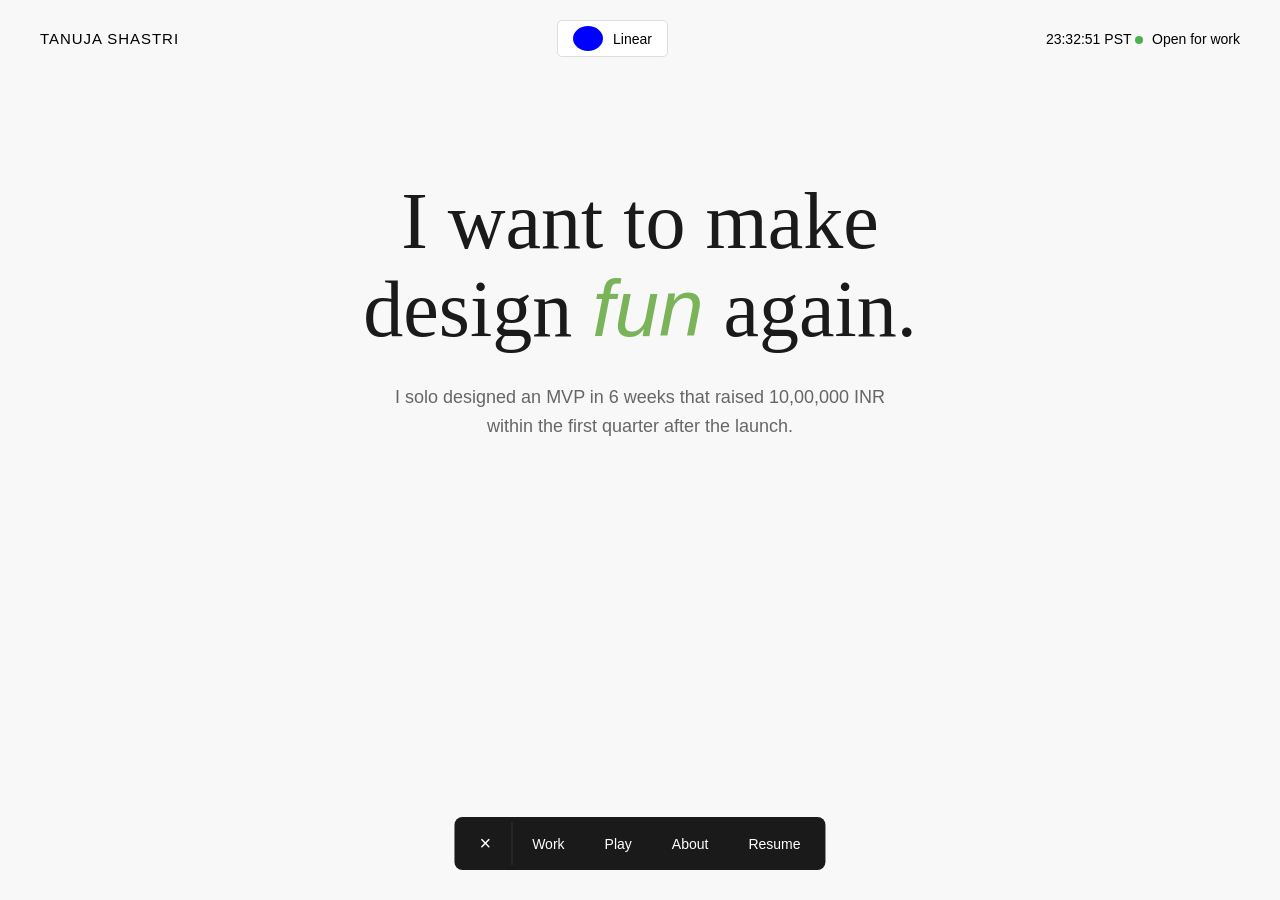
==== index.html @ 15208265 "add files" ====
<!DOCTYPE html>
<html lang="en">
<head>
    <meta charset="UTF-8">
    <meta name="viewport" content="width=device-width, initial-scale=1.0">
    <title>Tanuja Shastri Portfolio</title>
    <link rel="stylesheet" href="style.css">
</head>
<body>

    <div class="cursor"></div>

    <header>
        <div class="logo">TANUJA SHASTRI</div>
        <div class="status-pill">
            <span class="blue-dot"></span> Linear
        </div>
        <div class="header-right">
            <span class="time">23:32:51 PST</span>
            <span class="work-status"><span class="green-dot"></span> Open for work</span>
        </div>
    </header>

    <main>
        <section class="hero">
            <h1>I want to make <br> design <span class="fun-text">fun</span> again.</h1>
            <p>I solo designed an MVP in 6 weeks that raised 10,00,000 INR <br> within the first quarter after the launch.</p>
        </section>
    </main>

    <nav class="bottom-nav">
        <div class="nav-container">
            <button class="close-btn">×</button>
            <a href="#">Work</a>
            <a href="#">Play</a>
            <a href="#">About</a>
            <a href="#">Resume</a>
        </div>
    </nav>

  
</body>
</html>
---- style.css ----
* {
    margin: 0;
    padding: 0;
    box-sizing: border-box;
    font-family: 'Inter', sans-serif; 
}

body {
    background-color: #f8f8f8;
    height: 100vh;
    overflow: hidden;
    display: flex;
    flex-direction: column;
    
}

header {
    display: flex;
    justify-content: space-between;
    align-items: center;
    padding: 20px 40px;
    font-size: 14px;
    font-weight: 500;
}
.logo{
     font-size: 15px;
    font-weight: 500;
    letter-spacing: 0.06rem;
}
.status-pill {
    background: #fff;
    border: 1px solid #ddd;
    padding: 5px 15px;
    border-radius: 5px;
    display: flex;
    align-items: center;
    gap: 10px;
}

.blue-dot {
    width: 30px;
    height: 25px;
    background: blue;
    border-radius: 60%;
    font-size: 20px;
}

.green-dot {
    display: inline-block;
    width: 8px;
    height: 8px;
    background: #4caf50;
    border-radius: 50%;
    margin-right: 5px;
}

/* Hero Section */
.hero {
    text-align: center;
    margin-top: 100px;
}

.hero h1 {
    font-size: 80px;
    font-family: serif;
    font-weight: 400;
    line-height: 1.1;
    color: #1a1a1a;
}

.fun-text {
    font-style: italic;
    color: #7ab35a; /* Greenish color from screenshot */
}

.hero p {
    margin-top: 30px;
    font-size: 18px;
    color: #666;
    line-height: 1.6;
}

/* Bottom Navigation */
.bottom-nav {
    position: fixed;
    bottom: 30px;
    left: 50%;
    transform: translateX(-50%);
}

.nav-container {
    background: #1a1a1a;
    display: flex;
    align-items: center;
    padding: 5px;
    border-radius: 8px;
}

.nav-container a, .close-btn {
    color: white;
    text-decoration: none;
    padding: 10px 20px;
    font-size: 14px;
    border: none;
    background: transparent;
}

.nav-container a:hover {
    background: #333;
    border-radius: 4px;
}

.close-btn {
    font-size: 20px;
    border-right: 1px solid #333;
}
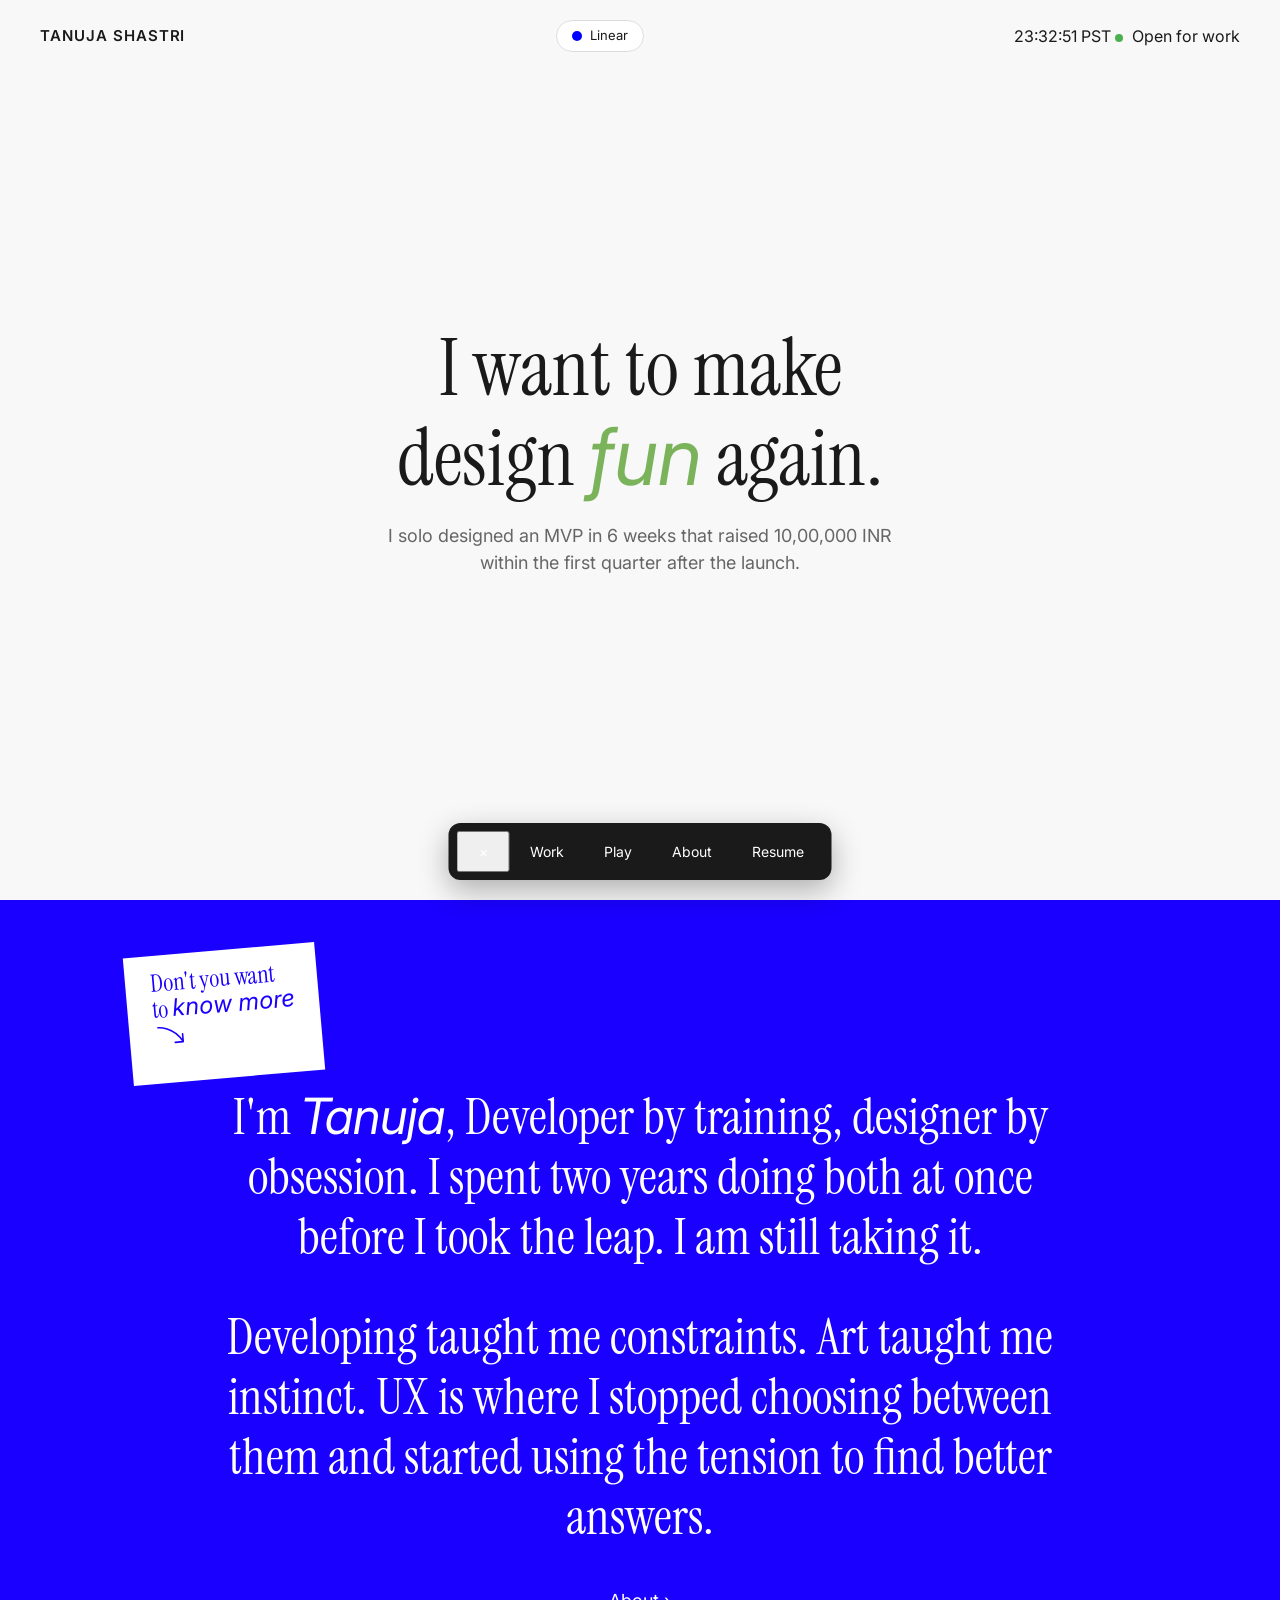
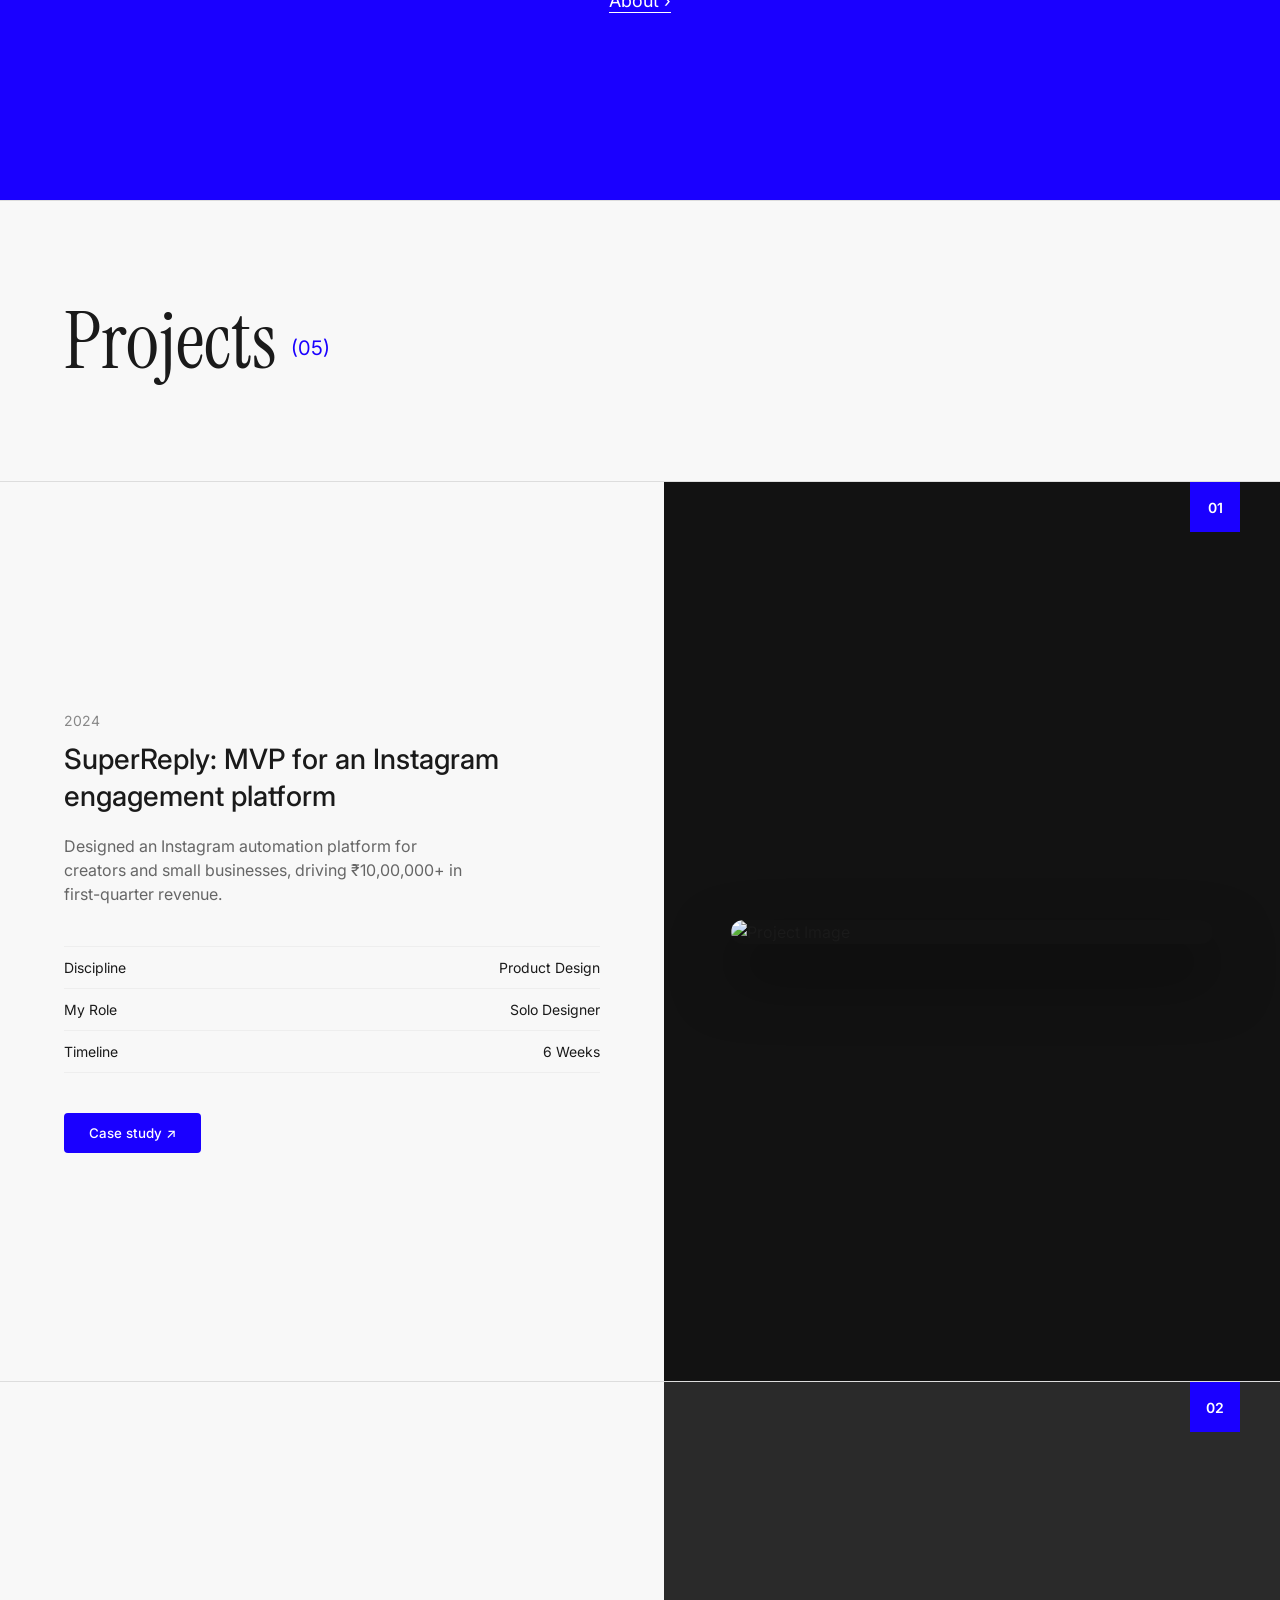
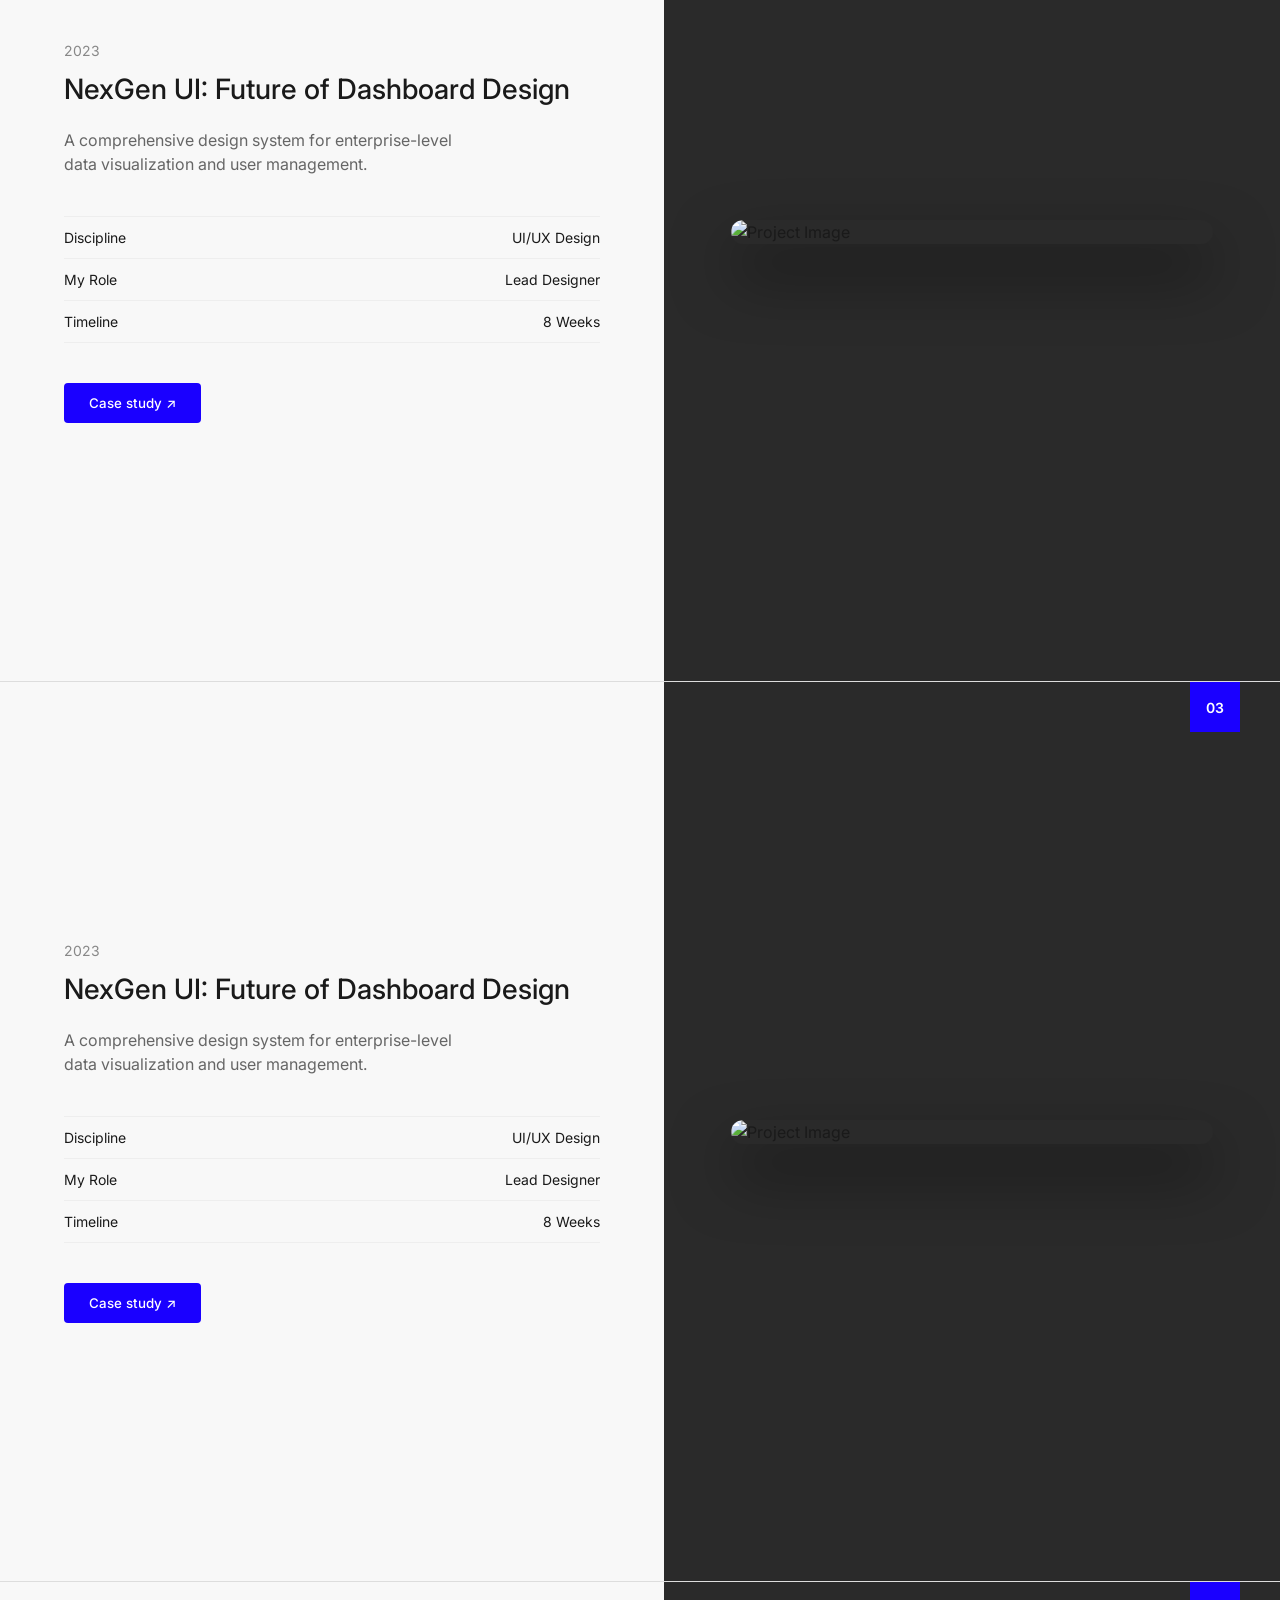
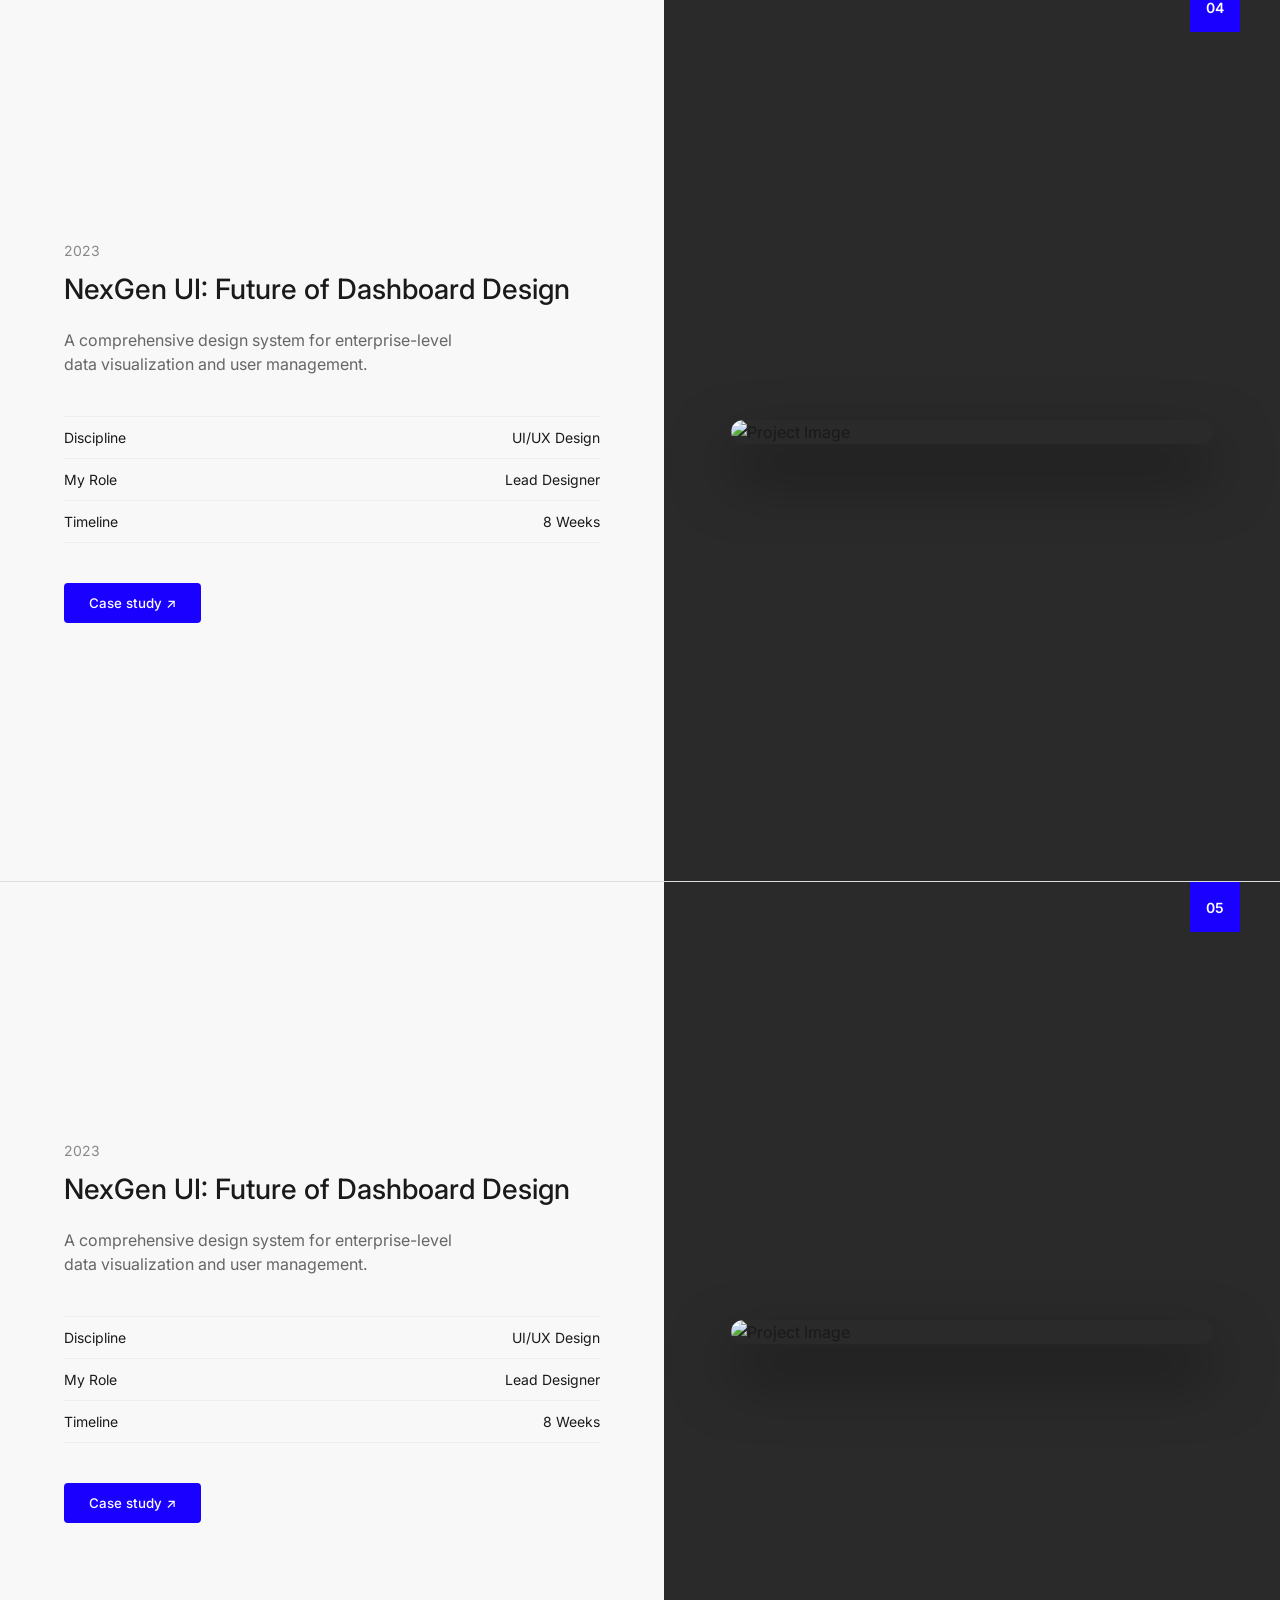
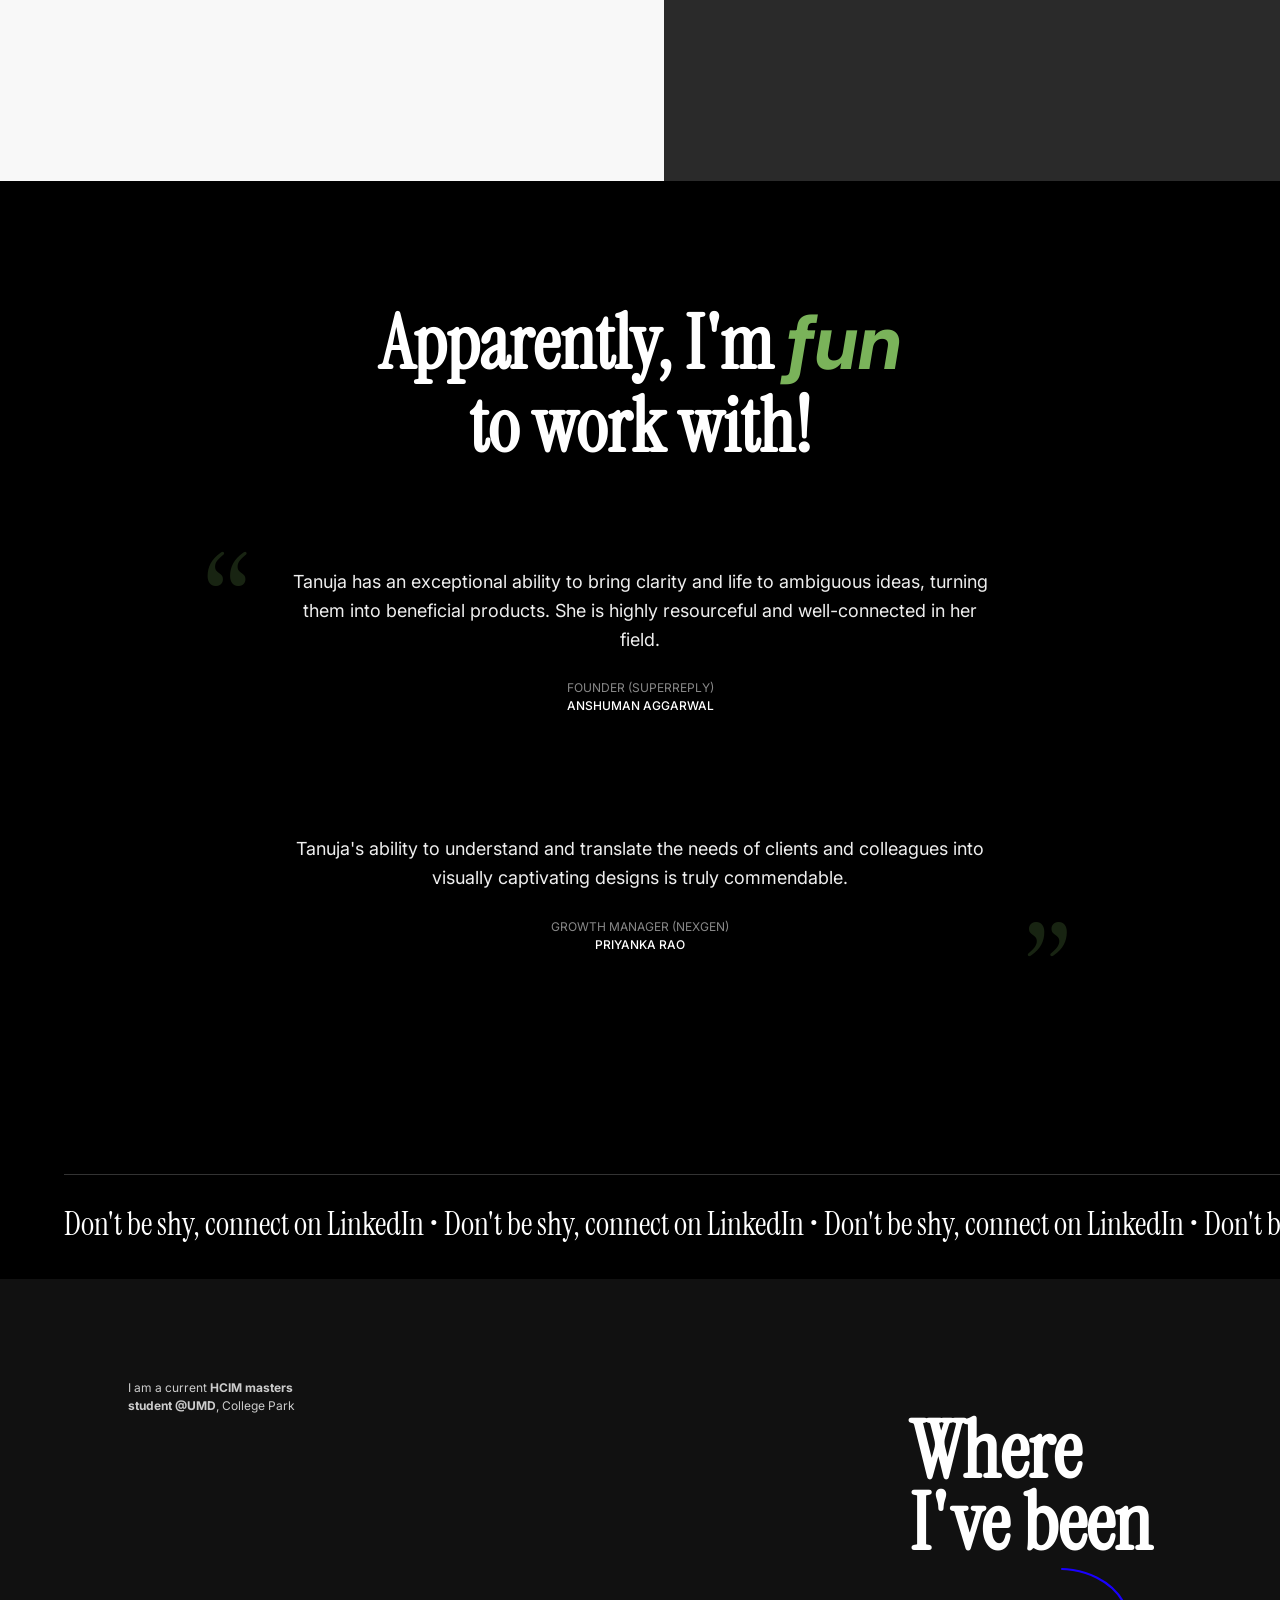
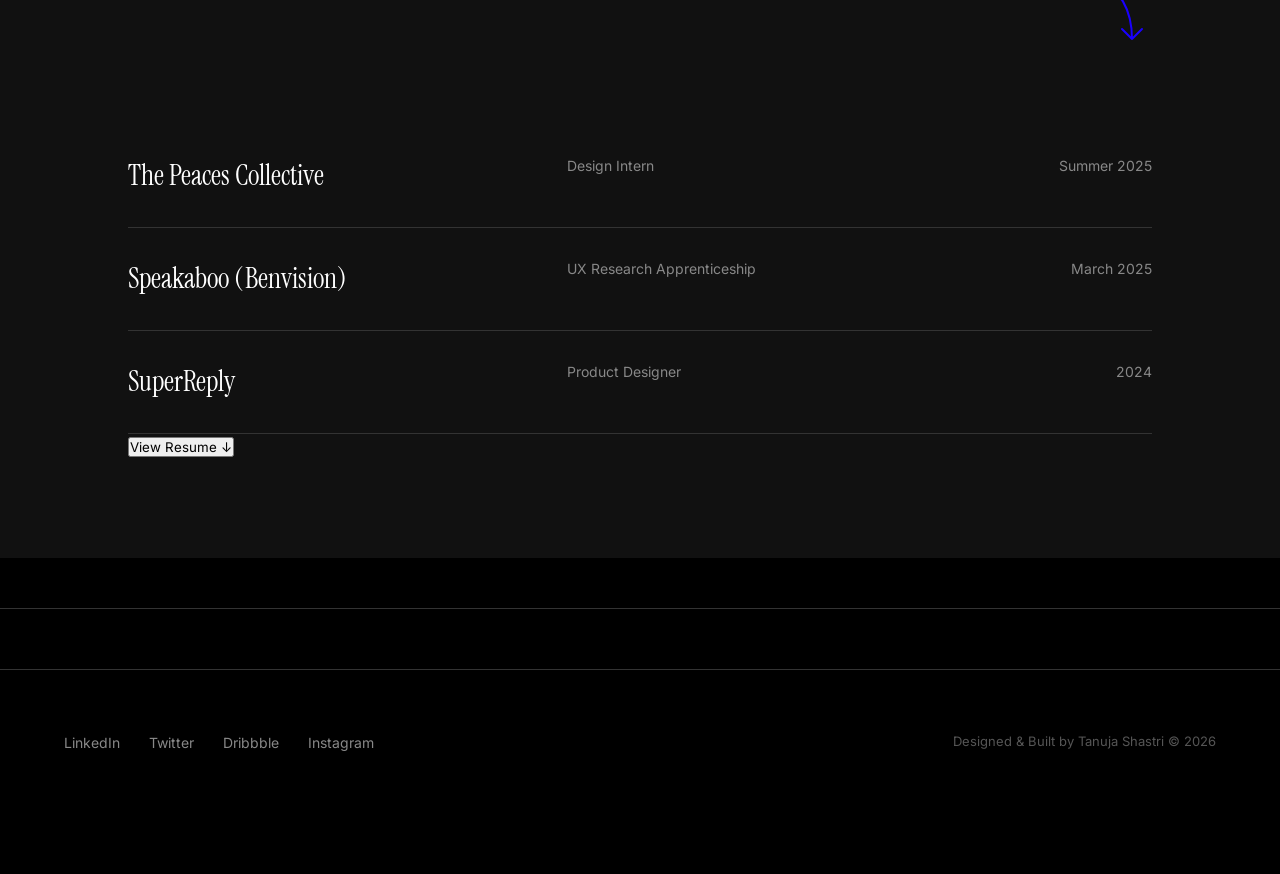
==== commit 5774b9a9: "first commit" ====
--- a/index.html
+++ b/index.html
@@ -4,11 +4,10 @@
     <meta charset="UTF-8">
     <meta name="viewport" content="width=device-width, initial-scale=1.0">
     <title>Tanuja Shastri Portfolio</title>
+    <link href="https://fonts.googleapis.com/css2?family=Inter:wght@400;500&family=Instrument+Serif:italic@0;1&display=swap" rel="stylesheet">
     <link rel="stylesheet" href="style.css">
 </head>
 <body>
-
-    <div class="cursor"></div>
 
     <header>
         <div class="logo">TANUJA SHASTRI</div>
@@ -26,7 +25,217 @@
             <h1>I want to make <br> design <span class="fun-text">fun</span> again.</h1>
             <p>I solo designed an MVP in 6 weeks that raised 10,00,000 INR <br> within the first quarter after the launch.</p>
         </section>
-    </main>
+
+        <section class="blue-section">
+            <div class="know-more-badge">
+                Don't you want <br> to <em>know more</em>
+                <div class="arrow-svg">
+                    <svg width="40" height="40" viewBox="0 0 50 50" fill="none" xmlns="http://www.w3.org/2000/svg">
+                        <path d="M5 5C5 5 25 5 35 25M35 25L25 25M35 25L35 15" stroke="#1a00ff" stroke-width="2" stroke-linecap="round"/>
+                    </svg>
+                </div>
+            </div>
+
+            <div class="about-content">
+                <p class="main-para">
+                    I'm <em>Tanuja</em>, Developer by training, designer by obsession. I spent two years doing both at once before I took the leap. I am still taking it.
+                </p>
+                <p class="main-para">
+                    Developing taught me constraints. Art taught me instinct. UX is where I stopped choosing between them and started using the tension to find better answers.
+                </p>
+                
+                <div class="about-link">
+                    About <span class="arrow">›</span>
+                </div>
+            </div>
+        </section>
+
+        <section class="projects-section">
+            <div class="projects-header">
+                <h2 class="title-text">Projects <span>(05)</span></h2>
+            </div>
+
+            <div class="project-card">
+                <div class="project-number">01</div>
+                <div class="project-content">
+                    <div class="project-info">
+                        <span class="year">2024</span>
+                        <h3>SuperReply: MVP for an Instagram engagement platform</h3>
+                        <p>Designed an Instagram automation platform for creators and small businesses, driving ₹10,00,000+ in first-quarter revenue.</p>
+                        
+                        <div class="meta-data">
+                            <div class="meta-item"><span>Discipline</span> <span>Product Design</span></div>
+                            <div class="meta-item"><span>My Role</span> <span>Solo Designer</span></div>
+                            <div class="meta-item"><span>Timeline</span> <span>6 Weeks</span></div>
+                        </div>
+
+                        <button class="case-study-btn">Case study ↗</button>
+                    </div>
+                    <div class="project-visual">
+                        <img src="https://via.placeholder.com/800x600/1a1a1a/ffffff?text=Project+1+Mockup" alt="Project Image">
+                    </div>
+                </div>
+            </div>
+
+            <div class="project-card">
+                <div class="project-number">02</div>
+                <div class="project-content">
+                    <div class="project-info">
+                        <span class="year">2023</span>
+                        <h3>NexGen UI: Future of Dashboard Design</h3>
+                        <p>A comprehensive design system for enterprise-level data visualization and user management.</p>
+                        
+                        <div class="meta-data">
+                            <div class="meta-item"><span>Discipline</span> <span>UI/UX Design</span></div>
+                            <div class="meta-item"><span>My Role</span> <span>Lead Designer</span></div>
+                            <div class="meta-item"><span>Timeline</span> <span>8 Weeks</span></div>
+                        </div>
+
+                        <button class="case-study-btn">Case study ↗</button>
+                    </div>
+                    <div class="project-visual" style="background-color: #2a2a2a;">
+                        <img src="https://via.placeholder.com/800x600/2a2a2a/ffffff?text=Project+2+Mockup" alt="Project Image">
+                    </div>
+                </div>
+            </div>
+              <div class="project-card">
+                <div class="project-number">03</div>
+                <div class="project-content">
+                    <div class="project-info">
+                        <span class="year">2023</span>
+                        <h3>NexGen UI: Future of Dashboard Design</h3>
+                        <p>A comprehensive design system for enterprise-level data visualization and user management.</p>
+                        
+                        <div class="meta-data">
+                            <div class="meta-item"><span>Discipline</span> <span>UI/UX Design</span></div>
+                            <div class="meta-item"><span>My Role</span> <span>Lead Designer</span></div>
+                            <div class="meta-item"><span>Timeline</span> <span>8 Weeks</span></div>
+                        </div>
+
+                        <button class="case-study-btn">Case study ↗</button>
+                    </div>
+                    <div class="project-visual" style="background-color: #2a2a2a;">
+                        <img src="https://via.placeholder.com/800x600/2a2a2a/ffffff?text=Project+2+Mockup" alt="Project Image">
+                    </div>
+                </div>
+            </div>
+              <div class="project-card">
+                <div class="project-number">04</div>
+                <div class="project-content">
+                    <div class="project-info">
+                        <span class="year">2023</span>
+                        <h3>NexGen UI: Future of Dashboard Design</h3>
+                        <p>A comprehensive design system for enterprise-level data visualization and user management.</p>
+                        
+                        <div class="meta-data">
+                            <div class="meta-item"><span>Discipline</span> <span>UI/UX Design</span></div>
+                            <div class="meta-item"><span>My Role</span> <span>Lead Designer</span></div>
+                            <div class="meta-item"><span>Timeline</span> <span>8 Weeks</span></div>
+                        </div>
+
+                        <button class="case-study-btn">Case study ↗</button>
+                    </div>
+                    <div class="project-visual" style="background-color: #2a2a2a;">
+                        <img src="https://via.placeholder.com/800x600/2a2a2a/ffffff?text=Project+2+Mockup" alt="Project Image">
+                    </div>
+                </div>
+            </div>
+ <div class="project-card">
+                <div class="project-number">05</div>
+                <div class="project-content">
+                    <div class="project-info">
+                        <span class="year">2023</span>
+                        <h3>NexGen UI: Future of Dashboard Design</h3>
+                        <p>A comprehensive design system for enterprise-level data visualization and user management.</p>
+                        
+                        <div class="meta-data">
+                            <div class="meta-item"><span>Discipline</span> <span>UI/UX Design</span></div>
+                            <div class="meta-item"><span>My Role</span> <span>Lead Designer</span></div>
+                            <div class="meta-item"><span>Timeline</span> <span>8 Weeks</span></div>
+                        </div>
+
+                        <button class="case-study-btn">Case study ↗</button>
+                    </div>
+                    <div class="project-visual" style="background-color: #2a2a2a;">
+                        <img src="https://via.placeholder.com/800x600/2a2a2a/ffffff?text=Project+2+Mockup" alt="Project Image">
+                    </div>
+                </div>
+            </div>
+        </section>
+   
+<section class="testimonials-section">
+            <h2 class="testimonial-title">Apparently, I'm <span class="fun-italic">fun</span> <br> to work with!</h2>
+            
+            <div class="testimonial-container">
+                <div class="quote-icon left">“</div>
+                
+                <div class="testimonial-item">
+                    <p class="quote-text">Tanuja has an exceptional ability to bring clarity and life to ambiguous ideas, turning them into beneficial products. She is highly resourceful and well-connected in her field.</p>
+                    <p class="author">Founder (SuperReply) <br> <span>Anshuman Aggarwal</span></p>
+                </div>
+
+                <div class="testimonial-item">
+                    <p class="quote-text">Tanuja's ability to understand and translate the needs of clients and colleagues into visually captivating designs is truly commendable.</p>
+                    <p class="author">Growth Manager (NexGen) <br> <span>Priyanka Rao</span></p>
+                </div>
+
+                <div class="quote-icon right">”</div>
+            </div>
+
+            <div class="marquee">
+                <div class="marquee-content">
+                    Don't be shy, connect on LinkedIn • Don't be shy, connect on LinkedIn • Don't be shy, connect on LinkedIn • Don't be shy, connect on LinkedIn •
+                </div>
+            </div>
+        </section>
+  <section class="experience-section">
+            <div class="exp-header">
+                <div class="exp-badge">I am a current <strong>HCIM masters student @UMD</strong>, College Park</div>
+                <h2 class="exp-title">Where <br> I've been</h2>
+                <div class="blue-arrow-curve">
+                    <svg width="100" height="100" viewBox="0 0 100 100" fill="none" xmlns="http://www.w3.org/2000/svg">
+                        <path d="M10 10C10 10 80 10 80 80M80 80L70 70M80 80L90 70" stroke="#1a00ff" stroke-width="2" stroke-linecap="round"/>
+                    </svg>
+                </div>
+            </div>
+
+            <div class="exp-list">
+                <div class="exp-item">
+                    <span class="company">The Peaces Collective</span>
+                    <span class="role">Design Intern</span>
+                    <span class="date">Summer 2025</span>
+                </div>
+                <div class="exp-item">
+                    <span class="company">Speakaboo (Benvision)</span>
+                    <span class="role">UX Research Apprenticeship</span>
+                    <span class="date">March 2025</span>
+                </div>
+                <div class="exp-item">
+                    <span class="company">SuperReply</span>
+                    <span class="role">Product Designer</span>
+                    <span class="date">2024</span>
+                </div>
+            </div>
+            
+            <button class="resume-large-btn">View Resume ↓</button>
+        </section>
+        <section class="footer-section">
+            <div class="marquee-container">
+              
+            </div>
+
+            <div class="footer-bottom">
+                <div class="social-links">
+                    <a href="#">LinkedIn</a>
+                    <a href="#">Twitter</a>
+                    <a href="#">Dribbble</a>
+                    <a href="#">Instagram</a>
+                </div>
+                <div class="footer-copy">
+                    Designed & Built by Tanuja Shastri © 2026
+                </div>
+            </div>
+        </section>
 
     <nav class="bottom-nav">
         <div class="nav-container">
@@ -37,7 +246,6 @@
             <a href="#">Resume</a>
         </div>
     </nav>
-
-  
+     </main>
 </body>
 </html>
--- a/style.css
+++ b/style.css
@@ -1,48 +1,53 @@
+/* --- GLOBAL STYLES --- */
 * {
     margin: 0;
     padding: 0;
     box-sizing: border-box;
-    font-family: 'Inter', sans-serif; 
+    font-family: 'Inter', sans-serif;
 }
 
 body {
     background-color: #f8f8f8;
-    height: 100vh;
-    overflow: hidden;
-    display: flex;
-    flex-direction: column;
-    
-}
-
+    color: #1a1a1a;
+    line-height: 1.5;
+    overflow-x: hidden;
+    /* Sticky aur scroll animations ke liye zaroori hai */
+}
+
+/* --- HEADER --- */
 header {
     display: flex;
     justify-content: space-between;
     align-items: center;
     padding: 20px 40px;
-    font-size: 14px;
-    font-weight: 500;
-}
-.logo{
-     font-size: 15px;
-    font-weight: 500;
+    position: fixed;
+    width: 100%;
+    top: 0;
+    z-index: 100;
+}
+
+.logo {
+    font-size: 15px;
+    font-weight: 600;
     letter-spacing: 0.06rem;
 }
+
 .status-pill {
     background: #fff;
     border: 1px solid #ddd;
     padding: 5px 15px;
-    border-radius: 5px;
-    display: flex;
-    align-items: center;
-    gap: 10px;
+    border-radius: 20px;
+    display: flex;
+    align-items: center;
+    gap: 8px;
+    font-size: 13px;
 }
 
 .blue-dot {
-    width: 30px;
-    height: 25px;
+    width: 10px;
+    height: 10px;
     background: blue;
-    border-radius: 60%;
-    font-size: 20px;
+    border-radius: 50%;
 }
 
 .green-dot {
@@ -54,63 +59,532 @@
     margin-right: 5px;
 }
 
-/* Hero Section */
+/* --- HERO SECTION --- */
 .hero {
+    height: 100vh;
+    display: flex;
+    flex-direction: column;
+    justify-content: center;
+    align-items: center;
     text-align: center;
-    margin-top: 100px;
+    padding: 0 20px;
 }
 
 .hero h1 {
-    font-size: 80px;
-    font-family: serif;
+    font-size: clamp(40px, 8vw, 80px);
+    font-family: 'Instrument Serif', serif;
     font-weight: 400;
     line-height: 1.1;
-    color: #1a1a1a;
+    margin-bottom: 20px;
 }
 
 .fun-text {
     font-style: italic;
-    color: #7ab35a; /* Greenish color from screenshot */
+    color: #7ab35a;
 }
 
 .hero p {
-    margin-top: 30px;
     font-size: 18px;
     color: #666;
+    max-width: 600px;
+}
+
+/* --- BLUE SECTION --- */
+.blue-section {
+    min-height: 100vh;
+    background: #1a00ff;
+    color: white;
+    display: flex;
+    flex-direction: column;
+    justify-content: center;
+    align-items: center;
+    text-align: center;
+    padding: 100px 15%;
+    position: relative;
+    z-index: 2;
+}
+
+.know-more-badge {
+    position: absolute;
+    top: 50px;
+    left: 10%;
+    background: white;
+    color: #1a00ff;
+    padding: 15px 25px;
+    font-family: 'Instrument Serif', serif;
+    font-size: 24px;
+    line-height: 1.1;
+    text-align: left;
+    transform: rotate(-5deg);
+}
+
+.about-content .main-para {
+    font-family: 'Instrument Serif', serif;
+    font-size: clamp(30px, 5vw, 50px);
+    line-height: 1.2;
+    margin-bottom: 40px;
+    max-width: 900px;
+}
+
+.about-link {
+    margin-top: 20px;
+    font-size: 18px;
+    cursor: pointer;
+    text-decoration: underline;
+    text-underline-offset: 5px;
+}
+
+/* --- PROJECTS SECTION (Sticky Logic) --- */
+.projects-section {
+    background-color: #f8f8f8;
+    position: relative;
+}
+
+.projects-header {
+    padding: 80px 5%;
+    border-top: 1px solid #ddd;
+    background: #f8f8f8;
+}
+
+.title-text {
+    font-family: 'Instrument Serif', serif;
+    font-size: 80px;
+    font-weight: 400;
+}
+
+.title-text span {
+    font-size: 20px;
+    vertical-align: middle;
+    color: #1a00ff;
+}
+
+.project-card {
+    position: sticky;
+    top: 0;
+    height: 100vh;
+    width: 100%;
+    background-color: #f8f8f8;
+    display: flex;
+    align-items: center;
+    border-top: 1px solid #ddd;
+}
+
+/* Stacking Order */
+.project-card:nth-child(2) {
+    z-index: 1;
+}
+
+.project-card:nth-child(3) {
+    z-index: 2;
+}
+
+.project-card:nth-child(4) {
+    z-index: 3;
+}
+
+.project-card:nth-child(5) {
+    z-index: 4;
+}
+
+.project-number {
+    position: absolute;
+    top: 0;
+    right: 40px;
+    background: #1a00ff;
+    color: white;
+    width: 50px;
+    height: 50px;
+    display: flex;
+    justify-content: center;
+    align-items: center;
+    font-weight: 600;
+    font-size: 14px;
+    z-index: 10;
+}
+
+.project-content {
+    display: flex;
+    width: 100%;
+    height: 100%;
+    position: relative;
+}
+
+.project-info {
+    flex: 1;
+    padding: 80px 5%;
+    display: flex;
+    flex-direction: column;
+    justify-content: center;
+}
+
+.year {
+    font-size: 14px;
+    color: #888;
+    margin-bottom: 10px;
+}
+
+.project-info h3 {
+    font-size: 28px;
+    font-weight: 500;
+    margin-bottom: 20px;
+    line-height: 1.3;
+}
+
+.project-info p {
+    color: #666;
+    margin-bottom: 40px;
+    font-size: 16px;
+    max-width: 400px;
+}
+
+.meta-data {
+    border-top: 1px solid #eee;
+    margin-bottom: 40px;
+}
+
+.meta-item {
+    display: flex;
+    justify-content: space-between;
+    padding: 10px 0;
+    border-bottom: 1px solid #eee;
+    font-size: 14px;
+}
+
+.case-study-btn {
+    background: #1a00ff;
+    color: white;
+    border: none;
+    padding: 12px 25px;
+    border-radius: 4px;
+    width: fit-content;
+    cursor: pointer;
+    font-weight: 500;
+}
+
+.project-visual {
+    flex: 1;
+    background-color: #121212;
+    display: flex;
+    justify-content: center;
+    align-items: center;
+    padding: 40px;
+}
+
+.project-visual img {
+    width: 90%;
+    height: auto;
+    border-radius: 12px;
+    box-shadow: 0 30px 60px rgba(0, 0, 0, 0.5);
+}
+
+/* --- TESTIMONIALS SECTION (Zoom Animation) --- */
+.testimonials-section {
+    background-color: #000;
+    color: #fff;
+    padding: 120px 5% 0 5%;
+    text-align: center;
+    position: relative;
+    z-index: 10;
+    /* Card ke upar aane ke liye */
+}
+
+.testimonial-title {
+    font-family: 'Instrument Serif', serif;
+    font-size: clamp(40px, 8vw, 75px);
+    line-height: 1.1;
+    margin-bottom: 100px;
+}
+
+.fun-italic {
+    font-style: italic;
+    color: #7ab35a;
+}
+
+.testimonial-container {
+    max-width: 700px;
+    margin: 0 auto;
+    position: relative;
+    padding-bottom: 100px;
+}
+
+@keyframes scroll-zoom {
+    from {
+        transform: scale(0.7);
+        opacity: 0;
+    }
+
+    to {
+        transform: scale(1);
+        opacity: 1;
+    }
+}
+
+.testimonial-item {
+    margin-bottom: 120px;
+    view-timeline-name: --item;
+    view-timeline-axis: block;
+    animation-timeline: --item;
+    animation-name: scroll-zoom;
+    animation-range: entry 15% cover 40%;
+    animation-fill-mode: both;
+}
+
+.quote-text {
+    font-size: 18px;
     line-height: 1.6;
-}
-
-/* Bottom Navigation */
+    margin-bottom: 25px;
+    color: #eee;
+}
+
+.author {
+    font-size: 12px;
+    color: #888;
+    text-transform: uppercase;
+}
+
+.author span {
+    color: #fff;
+    font-weight: 500;
+}
+
+.quote-icon {
+    font-family: 'Instrument Serif', serif;
+    font-size: 150px;
+    color: #7ab35a;
+    position: absolute;
+    opacity: 0.2;
+}
+
+.quote-icon.left {
+    top: -60px;
+    left: -80px;
+}
+
+.quote-icon.right {
+    bottom: 80px;
+    right: -80px;
+}
+
+/* --- MARQUEE --- */
+.marquee {
+    border-top: 1px solid #333;
+    padding: 30px 0;
+    overflow: hidden;
+    white-space: nowrap;
+}
+
+.marquee-content {
+    display: inline-block;
+    font-family: 'Instrument Serif', serif;
+    font-size: 30px;
+    animation: marquee-move 25s linear infinite;
+}
+
+@keyframes marquee-move {
+    from {
+        transform: translateX(0);
+    }
+
+    to {
+        transform: translateX(-50%);
+    }
+}
+
+/* --- BOTTOM NAVIGATION --- */
 .bottom-nav {
     position: fixed;
     bottom: 30px;
     left: 50%;
     transform: translateX(-50%);
+    z-index: 1000;
 }
 
 .nav-container {
     background: #1a1a1a;
     display: flex;
     align-items: center;
-    padding: 5px;
-    border-radius: 8px;
-}
-
-.nav-container a, .close-btn {
+    padding: 8px;
+    border-radius: 12px;
+    box-shadow: 0 10px 30px rgba(0, 0, 0, 0.3);
+}
+
+.nav-container a,
+.close-btn {
     color: white;
     text-decoration: none;
     padding: 10px 20px;
     font-size: 14px;
-    border: none;
-    background: transparent;
-}
-
-.nav-container a:hover {
-    background: #333;
-    border-radius: 4px;
-}
-
-.close-btn {
-    font-size: 20px;
-    border-right: 1px solid #333;
+}
+
+.experience-section {
+    background: #111;
+    color: #fff;
+    padding: 100px 10%;
+    position: relative;
+}
+
+.exp-header {
+    display: flex;
+    flex-direction: column;
+    align-items: flex-end;
+    margin-bottom: 60px;
+}
+
+.exp-badge {
+    font-size: 12px;
+    color: #ccc;
+    max-width: 200px;
+    text-align: left;
+    align-self: flex-start;
+}
+
+.exp-title {
+    font-family: 'Instrument Serif', serif;
+    font-size: 80px;
+    line-height: 0.9;
+}
+
+.exp-item {
+    display: grid;
+    grid-template-columns: 1.5fr 1fr 1fr;
+    padding: 30px 0;
+    border-bottom: 1px solid #333;
+    font-size: 18px;
+}
+
+.exp-item .company {
+    font-family: 'Instrument Serif', serif;
+    font-size: 28px;
+}
+
+.exp-item .role {
+    color: #888;
+    font-size: 14px;
+}
+
+.exp-item .date {
+    text-align: right;
+    color: #888;
+    font-size: 14px;
+}
+
+
+.marquee {
+    border-top: 1px solid #333;
+    padding: 25px 0;
+    overflow: hidden;
+}
+
+.marquee-content {
+    display: inline-block;
+    animation: move 20s linear infinite;
+    font-family: 'Instrument Serif', serif;
+    font-size: 32px;
+    white-space: nowrap;
+}
+
+@keyframes move {
+    from {
+        transform: translateX(0);
+    }
+
+    to {
+        transform: translateX(-50%);
+    }
+}
+
+.bottom-nav {
+    position: fixed;
+    bottom: 20px;
+    left: 50%;
+    transform: translateX(-50%);
+    z-index: 1000;
+}
+
+.resume-pill {
+    background: #333 !important;
+    border-radius: 25px;
+}
+
+.footer-section {
+    background: #000;
+    color: #fff;
+    padding-top: 50px;
+}
+
+.marquee-container {
+    border-top: 1px solid #333;
+    border-bottom: 1px solid #333;
+    padding: 30px 0;
+    overflow: hidden;
+    white-space: nowrap;
+}
+
+.marquee {
+    display: inline-block;
+    animation: marquee-scroll 20s linear infinite;
+}
+
+.marquee span {
+    font-family: 'Instrument Serif', serif;
+    font-size: clamp(24px, 4vw, 40px);
+    margin-right: 20px;
+}
+
+@keyframes marquee-scroll {
+    from {
+        transform: translateX(0);
+    }
+
+    to {
+        transform: translateX(-50%);
+    }
+}
+
+.footer-bottom {
+    padding: 60px 5% 120px;
+    display: flex;
+    justify-content: space-between;
+    align-items: center;
+    flex-wrap: wrap;
+    gap: 20px;
+}
+
+.social-links a {
+    color: #888;
+    text-decoration: none;
+    margin-right: 25px;
+    font-size: 14px;
+    transition: color 0.3s;
+}
+
+.social-links a:hover {
+    color: #fff;
+}
+
+.footer-copy {
+    color: #555;
+    font-size: 13px;
+}
+
+/* --- MOBILE RESPONSIVE --- */
+@media (max-width: 768px) {
+    .project-content {
+        flex-direction: column;
+    }
+
+    .project-card {
+        height: auto;
+        position: relative;
+    }
+
+    .project-visual {
+        padding: 20px;
+    }
+
+    .project-number {
+        right: 20px;
+        width: 40px;
+        height: 40px;
+    }
 }
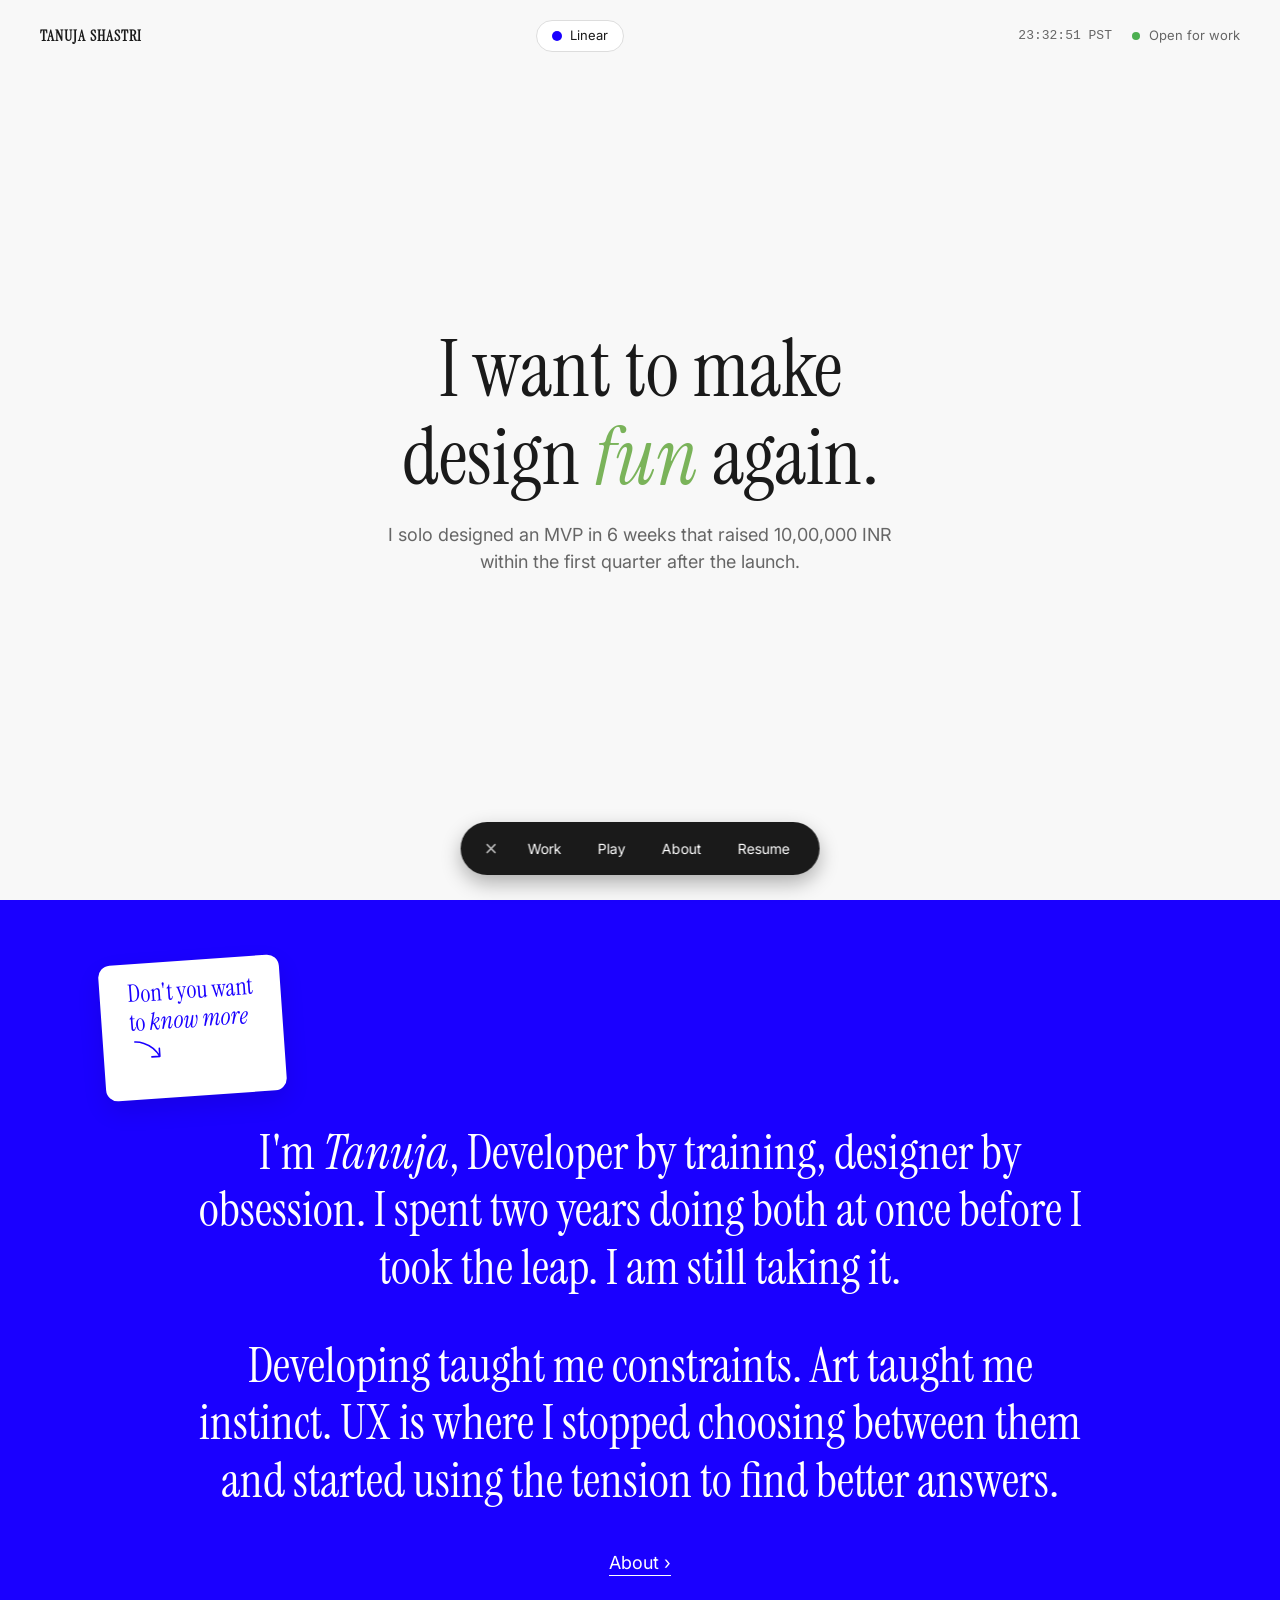
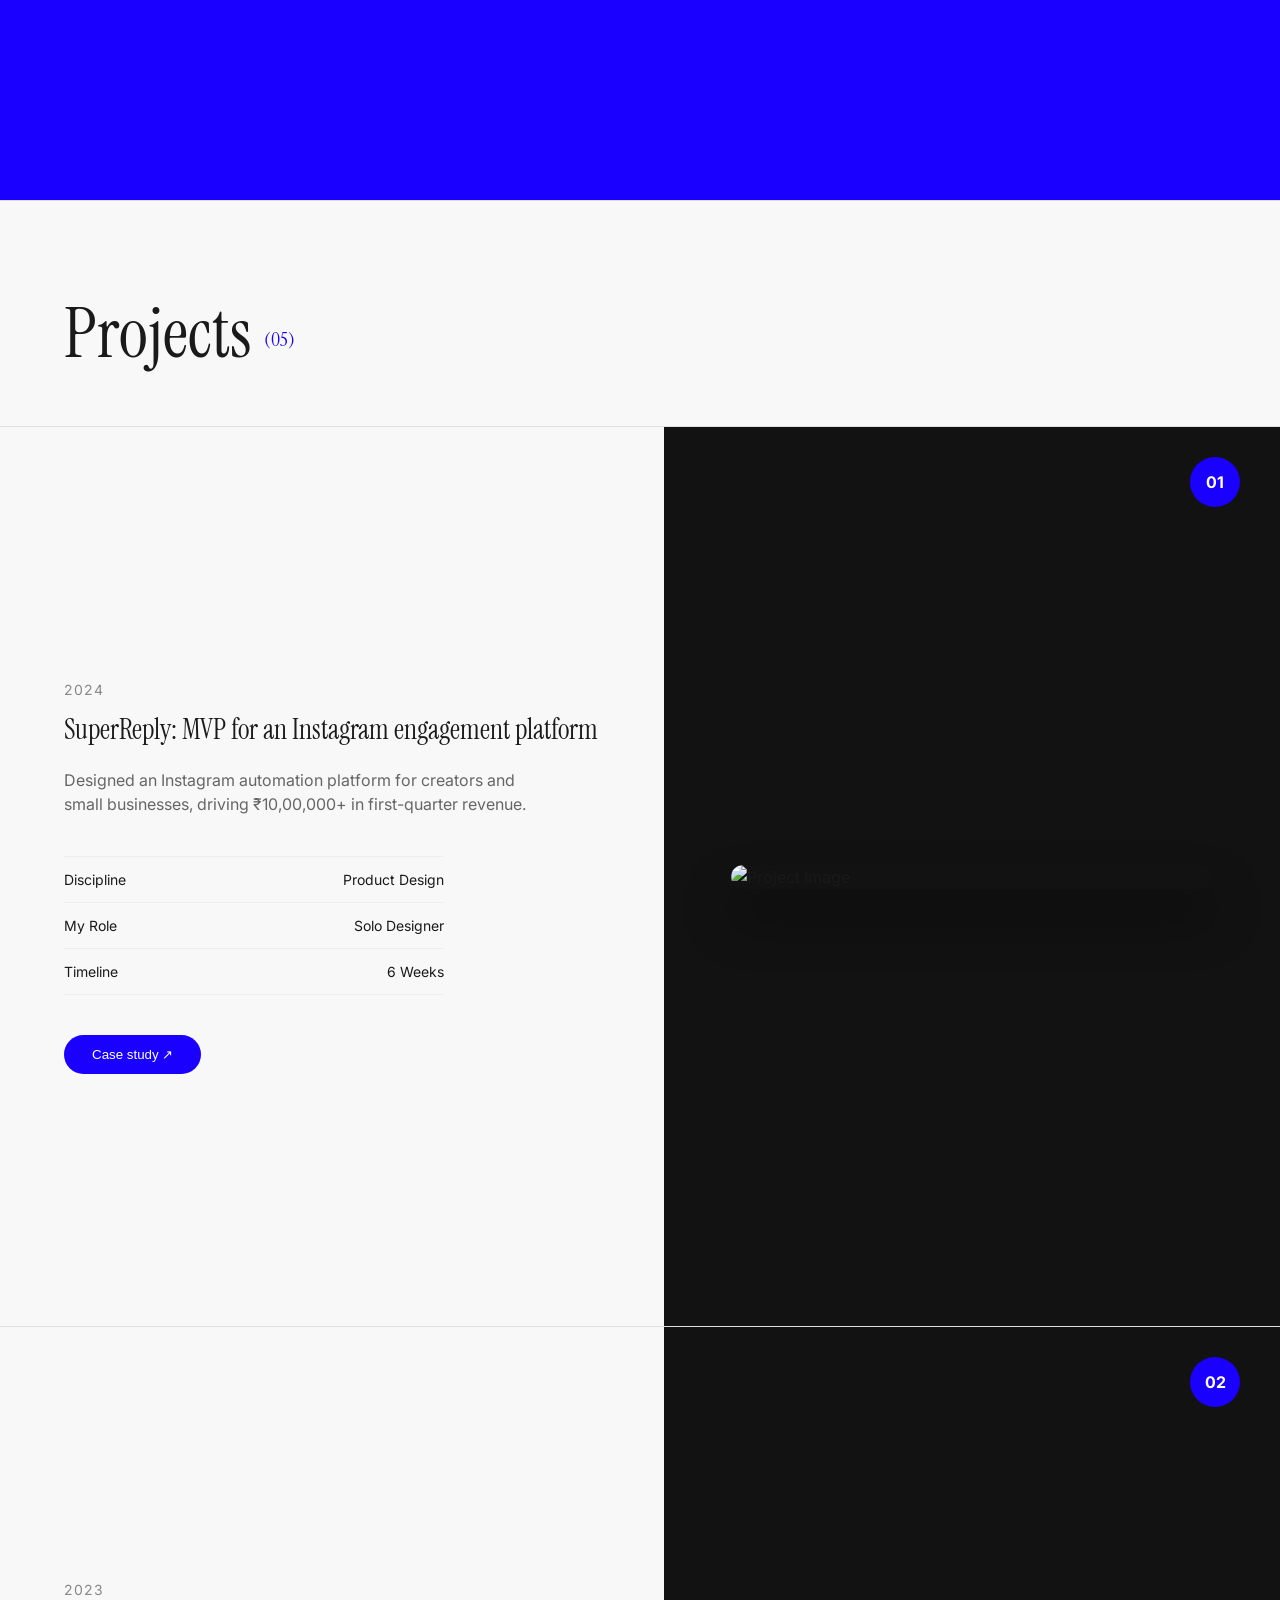
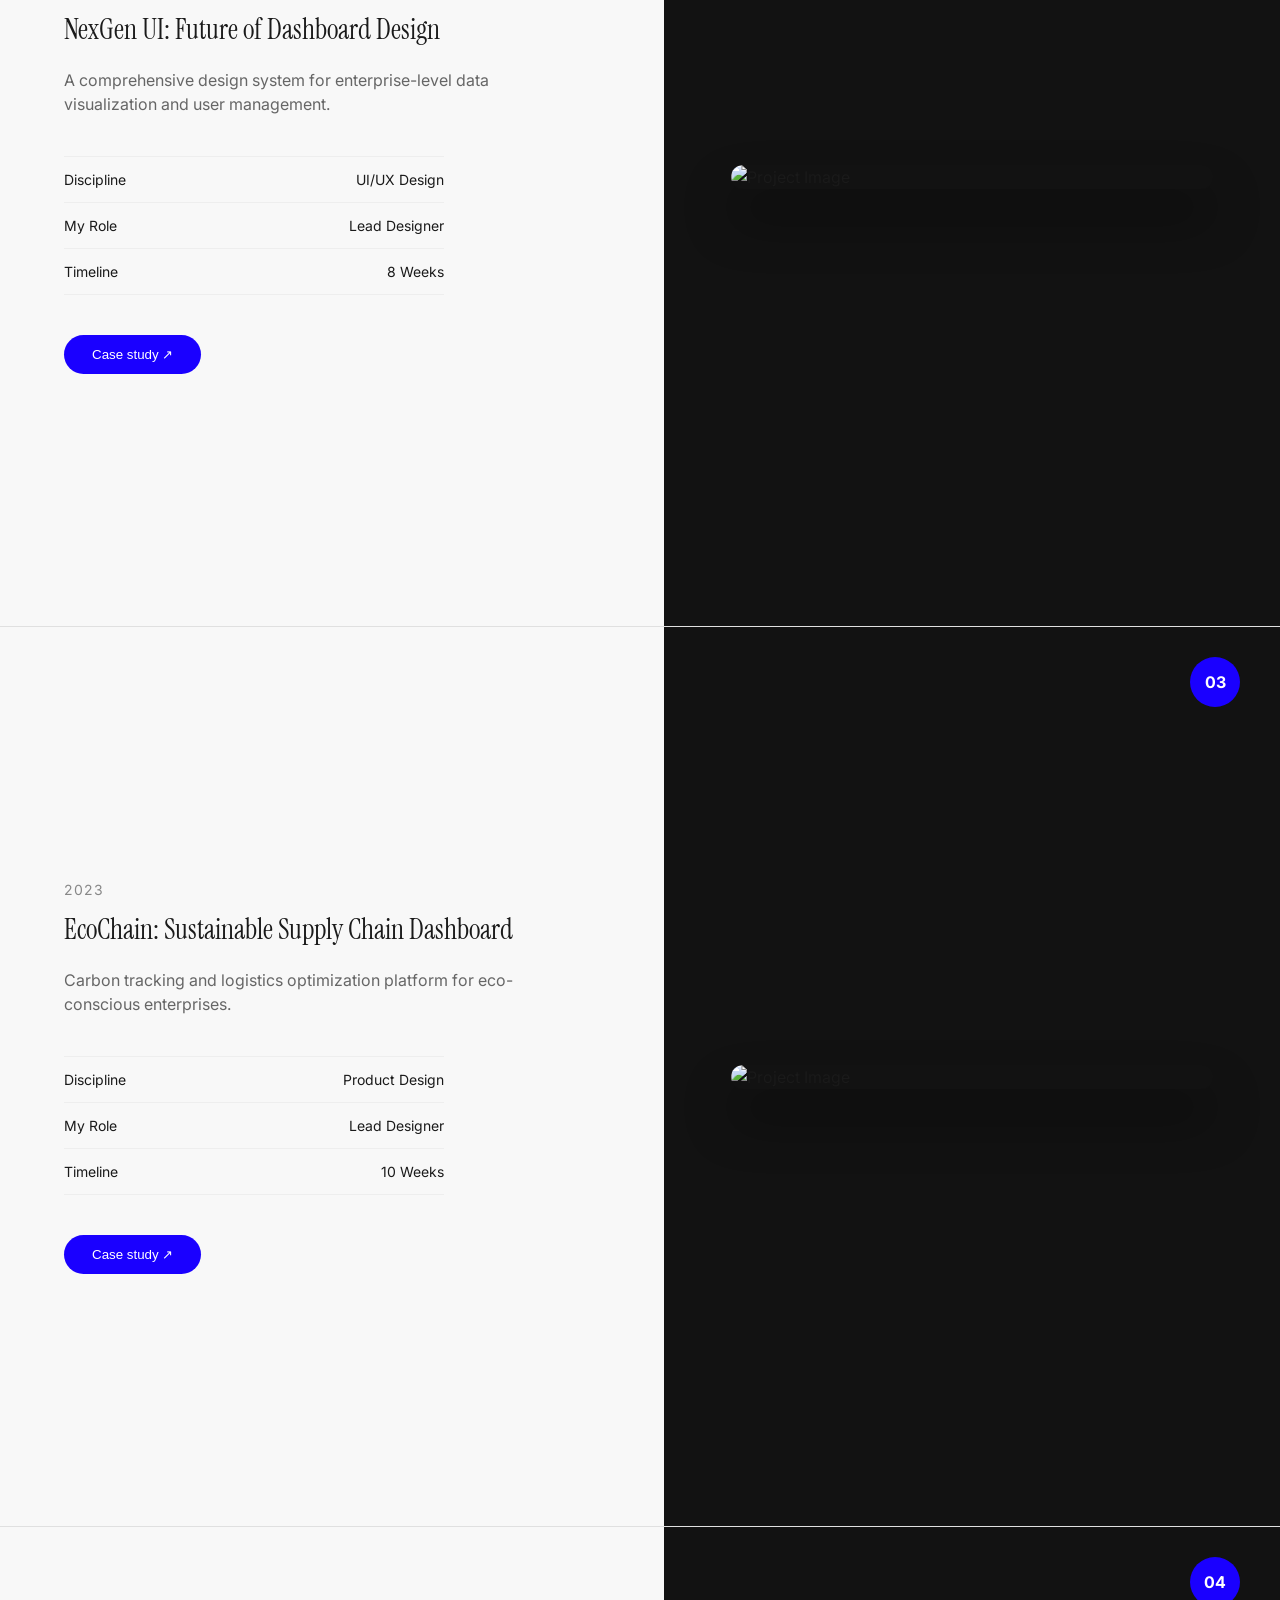
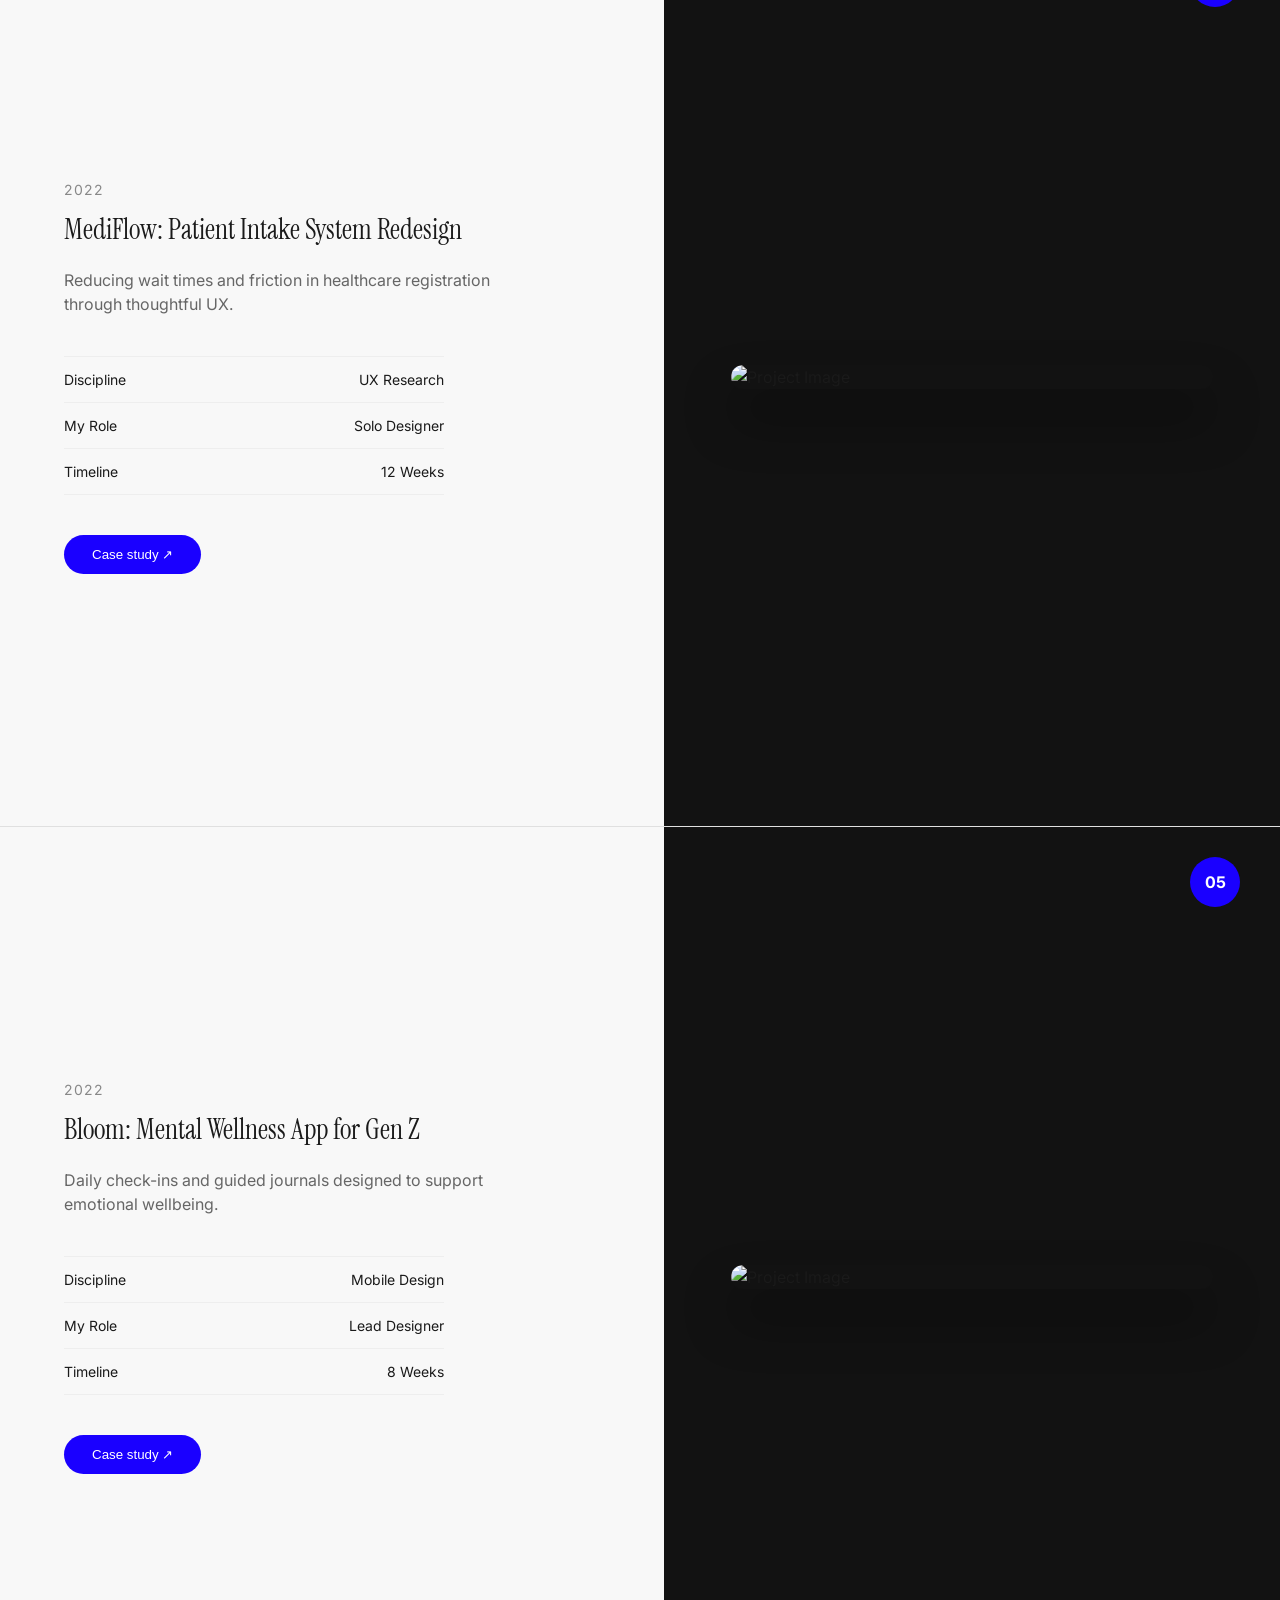
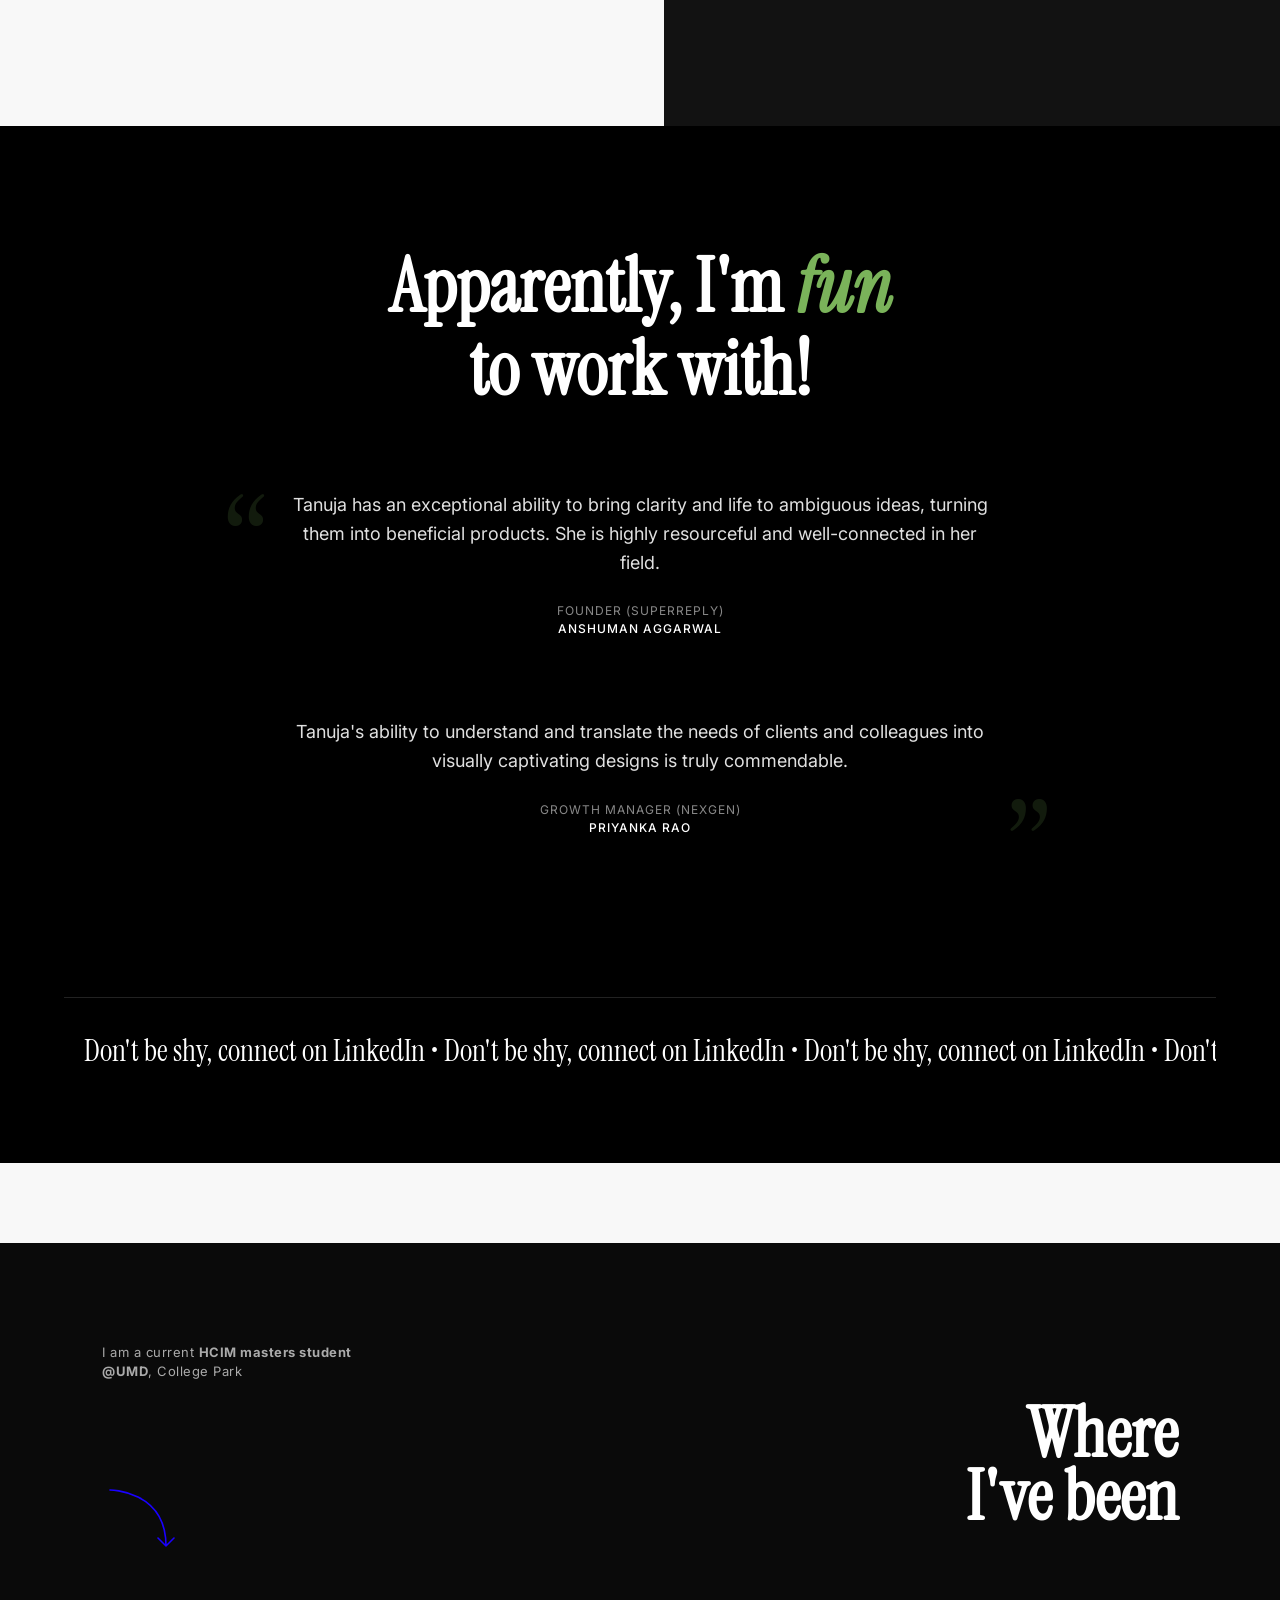
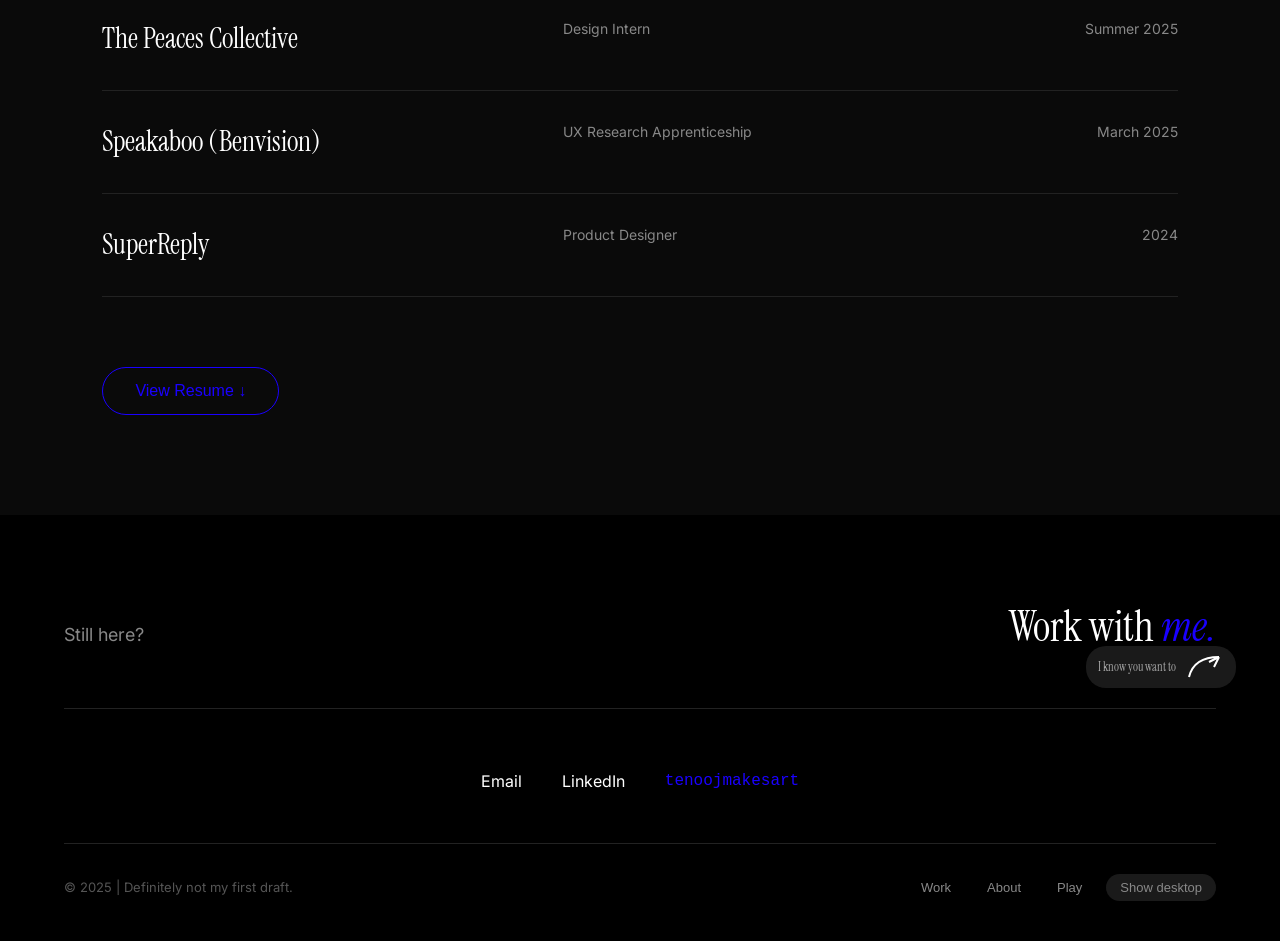
==== commit a101d566: "first commit" ====
--- a/index.html
+++ b/index.html
@@ -4,7 +4,9 @@
     <meta charset="UTF-8">
     <meta name="viewport" content="width=device-width, initial-scale=1.0">
     <title>Tanuja Shastri Portfolio</title>
-    <link href="https://fonts.googleapis.com/css2?family=Inter:wght@400;500&family=Instrument+Serif:italic@0;1&display=swap" rel="stylesheet">
+    <link rel="preconnect" href="https://fonts.googleapis.com">
+    <link rel="preconnect" href="https://fonts.gstatic.com" crossorigin>
+    <link href="https://fonts.googleapis.com/css2?family=Inter:opsz,wght@14..32,300;14..32,400;14..32,500;14..32,600;14..32,700&family=Instrument+Serif:ital@0;1&display=swap" rel="stylesheet">
     <link rel="stylesheet" href="style.css">
 </head>
 <body>
@@ -12,7 +14,7 @@
     <header>
         <div class="logo">TANUJA SHASTRI</div>
         <div class="status-pill">
-            <span class="blue-dot"></span> Linear
+            <a href="experimental.html"><span class="blue-dot"></span> Linear</a>
         </div>
         <div class="header-right">
             <span class="time">23:32:51 PST</span>
@@ -35,7 +37,6 @@
                     </svg>
                 </div>
             </div>
-
             <div class="about-content">
                 <p class="main-para">
                     I'm <em>Tanuja</em>, Developer by training, designer by obsession. I spent two years doing both at once before I took the leap. I am still taking it.
@@ -43,14 +44,13 @@
                 <p class="main-para">
                     Developing taught me constraints. Art taught me instinct. UX is where I stopped choosing between them and started using the tension to find better answers.
                 </p>
-                
                 <div class="about-link">
                     About <span class="arrow">›</span>
                 </div>
             </div>
         </section>
 
-        <section class="projects-section">
+        <section id="work" class="projects-section">
             <div class="projects-header">
                 <h2 class="title-text">Projects <span>(05)</span></h2>
             </div>
@@ -62,17 +62,15 @@
                         <span class="year">2024</span>
                         <h3>SuperReply: MVP for an Instagram engagement platform</h3>
                         <p>Designed an Instagram automation platform for creators and small businesses, driving ₹10,00,000+ in first-quarter revenue.</p>
-                        
-                        <div class="meta-data">
-                            <div class="meta-item"><span>Discipline</span> <span>Product Design</span></div>
-                            <div class="meta-item"><span>My Role</span> <span>Solo Designer</span></div>
-                            <div class="meta-item"><span>Timeline</span> <span>6 Weeks</span></div>
-                        </div>
-
-                        <button class="case-study-btn">Case study ↗</button>
-                    </div>
-                    <div class="project-visual">
-                        <img src="https://via.placeholder.com/800x600/1a1a1a/ffffff?text=Project+1+Mockup" alt="Project Image">
+                        <div class="meta-data">
+                            <div class="meta-item"><span>Discipline</span><span>Product Design</span></div>
+                            <div class="meta-item"><span>My Role</span><span>Solo Designer</span></div>
+                            <div class="meta-item"><span>Timeline</span><span>6 Weeks</span></div>
+                        </div>
+                        <button class="case-study-btn">Case study ↗</button>
+                    </div>
+                    <div class="project-visual">
+                        <img src="https://picsum.photos/id/20/800/600" alt="Project Image">
                     </div>
                 </div>
             </div>
@@ -84,121 +82,111 @@
                         <span class="year">2023</span>
                         <h3>NexGen UI: Future of Dashboard Design</h3>
                         <p>A comprehensive design system for enterprise-level data visualization and user management.</p>
-                        
-                        <div class="meta-data">
-                            <div class="meta-item"><span>Discipline</span> <span>UI/UX Design</span></div>
-                            <div class="meta-item"><span>My Role</span> <span>Lead Designer</span></div>
-                            <div class="meta-item"><span>Timeline</span> <span>8 Weeks</span></div>
-                        </div>
-
-                        <button class="case-study-btn">Case study ↗</button>
-                    </div>
-                    <div class="project-visual" style="background-color: #2a2a2a;">
-                        <img src="https://via.placeholder.com/800x600/2a2a2a/ffffff?text=Project+2+Mockup" alt="Project Image">
-                    </div>
-                </div>
-            </div>
-              <div class="project-card">
+                        <div class="meta-data">
+                            <div class="meta-item"><span>Discipline</span><span>UI/UX Design</span></div>
+                            <div class="meta-item"><span>My Role</span><span>Lead Designer</span></div>
+                            <div class="meta-item"><span>Timeline</span><span>8 Weeks</span></div>
+                        </div>
+                        <button class="case-study-btn">Case study ↗</button>
+                    </div>
+                    <div class="project-visual">
+                        <img src="https://picsum.photos/id/26/800/600" alt="Project Image">
+                    </div>
+                </div>
+            </div>
+
+            <div class="project-card">
                 <div class="project-number">03</div>
                 <div class="project-content">
                     <div class="project-info">
                         <span class="year">2023</span>
-                        <h3>NexGen UI: Future of Dashboard Design</h3>
-                        <p>A comprehensive design system for enterprise-level data visualization and user management.</p>
-                        
-                        <div class="meta-data">
-                            <div class="meta-item"><span>Discipline</span> <span>UI/UX Design</span></div>
-                            <div class="meta-item"><span>My Role</span> <span>Lead Designer</span></div>
-                            <div class="meta-item"><span>Timeline</span> <span>8 Weeks</span></div>
-                        </div>
-
-                        <button class="case-study-btn">Case study ↗</button>
-                    </div>
-                    <div class="project-visual" style="background-color: #2a2a2a;">
-                        <img src="https://via.placeholder.com/800x600/2a2a2a/ffffff?text=Project+2+Mockup" alt="Project Image">
-                    </div>
-                </div>
-            </div>
-              <div class="project-card">
+                        <h3>EcoChain: Sustainable Supply Chain Dashboard</h3>
+                        <p>Carbon tracking and logistics optimization platform for eco-conscious enterprises.</p>
+                        <div class="meta-data">
+                            <div class="meta-item"><span>Discipline</span><span>Product Design</span></div>
+                            <div class="meta-item"><span>My Role</span><span>Lead Designer</span></div>
+                            <div class="meta-item"><span>Timeline</span><span>10 Weeks</span></div>
+                        </div>
+                        <button class="case-study-btn">Case study ↗</button>
+                    </div>
+                    <div class="project-visual">
+                        <img src="https://picsum.photos/id/29/800/600" alt="Project Image">
+                    </div>
+                </div>
+            </div>
+
+            <div class="project-card">
                 <div class="project-number">04</div>
                 <div class="project-content">
                     <div class="project-info">
-                        <span class="year">2023</span>
-                        <h3>NexGen UI: Future of Dashboard Design</h3>
-                        <p>A comprehensive design system for enterprise-level data visualization and user management.</p>
-                        
-                        <div class="meta-data">
-                            <div class="meta-item"><span>Discipline</span> <span>UI/UX Design</span></div>
-                            <div class="meta-item"><span>My Role</span> <span>Lead Designer</span></div>
-                            <div class="meta-item"><span>Timeline</span> <span>8 Weeks</span></div>
-                        </div>
-
-                        <button class="case-study-btn">Case study ↗</button>
-                    </div>
-                    <div class="project-visual" style="background-color: #2a2a2a;">
-                        <img src="https://via.placeholder.com/800x600/2a2a2a/ffffff?text=Project+2+Mockup" alt="Project Image">
-                    </div>
-                </div>
-            </div>
- <div class="project-card">
+                        <span class="year">2022</span>
+                        <h3>MediFlow: Patient Intake System Redesign</h3>
+                        <p>Reducing wait times and friction in healthcare registration through thoughtful UX.</p>
+                        <div class="meta-data">
+                            <div class="meta-item"><span>Discipline</span><span>UX Research</span></div>
+                            <div class="meta-item"><span>My Role</span><span>Solo Designer</span></div>
+                            <div class="meta-item"><span>Timeline</span><span>12 Weeks</span></div>
+                        </div>
+                        <button class="case-study-btn">Case study ↗</button>
+                    </div>
+                    <div class="project-visual">
+                        <img src="https://picsum.photos/id/34/800/600" alt="Project Image">
+                    </div>
+                </div>
+            </div>
+
+            <div class="project-card">
                 <div class="project-number">05</div>
                 <div class="project-content">
                     <div class="project-info">
-                        <span class="year">2023</span>
-                        <h3>NexGen UI: Future of Dashboard Design</h3>
-                        <p>A comprehensive design system for enterprise-level data visualization and user management.</p>
-                        
-                        <div class="meta-data">
-                            <div class="meta-item"><span>Discipline</span> <span>UI/UX Design</span></div>
-                            <div class="meta-item"><span>My Role</span> <span>Lead Designer</span></div>
-                            <div class="meta-item"><span>Timeline</span> <span>8 Weeks</span></div>
-                        </div>
-
-                        <button class="case-study-btn">Case study ↗</button>
-                    </div>
-                    <div class="project-visual" style="background-color: #2a2a2a;">
-                        <img src="https://via.placeholder.com/800x600/2a2a2a/ffffff?text=Project+2+Mockup" alt="Project Image">
-                    </div>
-                </div>
-            </div>
-        </section>
-   
-<section class="testimonials-section">
+                        <span class="year">2022</span>
+                        <h3>Bloom: Mental Wellness App for Gen Z</h3>
+                        <p>Daily check-ins and guided journals designed to support emotional wellbeing.</p>
+                        <div class="meta-data">
+                            <div class="meta-item"><span>Discipline</span><span>Mobile Design</span></div>
+                            <div class="meta-item"><span>My Role</span><span>Lead Designer</span></div>
+                            <div class="meta-item"><span>Timeline</span><span>8 Weeks</span></div>
+                        </div>
+                        <button class="case-study-btn">Case study ↗</button>
+                    </div>
+                    <div class="project-visual">
+                        <img src="https://picsum.photos/id/36/800/600" alt="Project Image">
+                    </div>
+                </div>
+            </div>
+        </section>
+
+        <section class="testimonials-section">
             <h2 class="testimonial-title">Apparently, I'm <span class="fun-italic">fun</span> <br> to work with!</h2>
-            
             <div class="testimonial-container">
                 <div class="quote-icon left">“</div>
-                
                 <div class="testimonial-item">
                     <p class="quote-text">Tanuja has an exceptional ability to bring clarity and life to ambiguous ideas, turning them into beneficial products. She is highly resourceful and well-connected in her field.</p>
                     <p class="author">Founder (SuperReply) <br> <span>Anshuman Aggarwal</span></p>
                 </div>
-
                 <div class="testimonial-item">
                     <p class="quote-text">Tanuja's ability to understand and translate the needs of clients and colleagues into visually captivating designs is truly commendable.</p>
                     <p class="author">Growth Manager (NexGen) <br> <span>Priyanka Rao</span></p>
                 </div>
-
                 <div class="quote-icon right">”</div>
             </div>
-
             <div class="marquee">
                 <div class="marquee-content">
                     Don't be shy, connect on LinkedIn • Don't be shy, connect on LinkedIn • Don't be shy, connect on LinkedIn • Don't be shy, connect on LinkedIn •
                 </div>
             </div>
         </section>
-  <section class="experience-section">
+
+        <section class="experience-section">
             <div class="exp-header">
                 <div class="exp-badge">I am a current <strong>HCIM masters student @UMD</strong>, College Park</div>
                 <h2 class="exp-title">Where <br> I've been</h2>
                 <div class="blue-arrow-curve">
-                    <svg width="100" height="100" viewBox="0 0 100 100" fill="none" xmlns="http://www.w3.org/2000/svg">
+                    <svg width="80" height="80" viewBox="0 0 100 100" fill="none" xmlns="http://www.w3.org/2000/svg">
                         <path d="M10 10C10 10 80 10 80 80M80 80L70 70M80 80L90 70" stroke="#1a00ff" stroke-width="2" stroke-linecap="round"/>
                     </svg>
                 </div>
             </div>
-
             <div class="exp-list">
                 <div class="exp-item">
                     <span class="company">The Peaces Collective</span>
@@ -216,36 +204,47 @@
                     <span class="date">2024</span>
                 </div>
             </div>
-            
             <button class="resume-large-btn">View Resume ↓</button>
         </section>
-        <section class="footer-section">
-            <div class="marquee-container">
-              
-            </div>
-
-            <div class="footer-bottom">
-                <div class="social-links">
-                    <a href="#">LinkedIn</a>
-                    <a href="#">Twitter</a>
-                    <a href="#">Dribbble</a>
-                    <a href="#">Instagram</a>
-                </div>
-                <div class="footer-copy">
-                    Designed & Built by Tanuja Shastri © 2026
-                </div>
-            </div>
-        </section>
-
-    <nav class="bottom-nav">
-        <div class="nav-container">
-            <button class="close-btn">×</button>
-            <a href="#">Work</a>
-            <a href="#">Play</a>
-            <a href="#">About</a>
-            <a href="#">Resume</a>
-        </div>
-    </nav>
-     </main>
+
+        <footer class="final-footer">
+            <div class="footer-cta">
+                <span class="still-here">Still here?</span>
+                <div class="work-with-me">
+                    Work with <em>me.</em>
+                    <div class="i-know-badge">
+                        I know you want to
+                        <svg class="curved-arrow" width="40" height="30" viewBox="0 0 40 30">
+                            <path d="M5 25 Q 10 5 35 5 M 35 5 L 25 10 M 35 5 L 30 15" stroke="white" fill="none" stroke-width="2"/>
+                        </svg>
+                    </div>
+                </div>
+            </div>
+            <div class="footer-links-center">
+                <a href="mailto:tenoojmakesart@gmail.com">Email</a>
+                <a href="#">LinkedIn</a>
+                <a href="#" class="handle">tenoojmakesart</a>
+            </div>
+            <div class="footer-bottom-row">
+                <div class="copyright">© 2025 | Definitely not my first draft.</div>
+                <div class="footer-nav-pills">
+                    <button>Work</button>
+                    <button>About</button>
+                    <button>Play</button>
+                    <button class="desktop-btn">Show desktop</button>
+                </div>
+            </div>
+        </footer>
+
+        <nav class="bottom-nav">
+            <div class="nav-container">
+                <button class="close-btn">×</button>
+                <a href="#work">Work</a>
+                <a href="#">Play</a>
+                <a href="#">About</a>
+                <a href="#">Resume</a>
+            </div>
+        </nav>
+    </main>
 </body>
 </html>
--- a/style.css
+++ b/style.css
@@ -3,7 +3,6 @@
     margin: 0;
     padding: 0;
     box-sizing: border-box;
-    font-family: 'Inter', sans-serif;
 }
 
 body {
@@ -11,7 +10,12 @@
     color: #1a1a1a;
     line-height: 1.5;
     overflow-x: hidden;
-    /* Sticky aur scroll animations ke liye zaroori hai */
+    font-family: 'Inter', sans-serif;
+}
+
+/* --- TYPOGRAPHY --- */
+h1, h2, h3, .logo, .exp-title, .testimonial-title, .marquee-content, .quote-icon, .know-more-badge {
+    font-family: 'Instrument Serif', serif;
 }
 
 /* --- HEADER --- */
@@ -23,7 +27,10 @@
     position: fixed;
     width: 100%;
     top: 0;
+    left: 0;
     z-index: 100;
+    background-color: rgba(248, 248, 248, 0.9);
+    backdrop-filter: blur(8px);
 }
 
 .logo {
@@ -32,7 +39,7 @@
     letter-spacing: 0.06rem;
 }
 
-.status-pill {
+.status-pill a {
     background: #fff;
     border: 1px solid #ddd;
     padding: 5px 15px;
@@ -41,13 +48,22 @@
     align-items: center;
     gap: 8px;
     font-size: 13px;
+    text-decoration: none;
+    color: inherit;
+    transition: all 0.3s ease;
+}
+
+.status-pill a:hover {
+    background-color: #f0f0f0;
+    transform: translateY(-2px);
 }
 
 .blue-dot {
     width: 10px;
     height: 10px;
-    background: blue;
+    background: #1a00ff;
     border-radius: 50%;
+    display: inline-block;
 }
 
 .green-dot {
@@ -59,6 +75,164 @@
     margin-right: 5px;
 }
 
+.header-right {
+    display: flex;
+    gap: 20px;
+    font-size: 13px;
+    color: #666;
+}
+
+.time {
+    font-family: monospace;
+}
+
+/* --- EXPERIMENTAL PAGE --- */
+.experimental-section {
+    background-color: #0d0d0d;
+    min-height: 100vh;
+    width: 100%;
+    display: flex;
+    flex-direction: column;
+    justify-content: center;
+    align-items: center;
+    position: relative;
+    overflow: hidden;
+}
+
+.experimental-logo {
+    position: absolute;
+    top: 30px;
+    left: 40px;
+    color: white;
+    z-index: 10;
+}
+
+.exp-pill {
+    background: #1a00ff;
+    padding: 10px 25px;
+    border-radius: 40px;
+    font-size: 14px;
+    font-weight: 600;
+    color: white;
+    display: flex;
+    align-items: center;
+    gap: 10px;
+    margin-bottom: 30px;
+}
+
+.green-dot-pulse {
+    width: 10px;
+    height: 10px;
+    background: #4fff4f;
+    border-radius: 50%;
+    box-shadow: 0 0 8px #4fff4f;
+    animation: pulse 1.5s infinite;
+}
+
+@keyframes pulse {
+    0% { opacity: 0.5; transform: scale(0.8); }
+    100% { opacity: 1; transform: scale(1.2); }
+}
+
+/* Arc Gallery Layout */
+.circular-container {
+    position: relative;
+    width: 100%;
+    height: 450px;
+    display: flex;
+    justify-content: center;
+    align-items: center;
+    animation: arc-sway 12s ease-in-out infinite alternate;
+}
+
+.gallery-item {
+    position: absolute;
+    width: 180px;
+    height: 220px;
+    transition: all 0.4s cubic-bezier(0.2, 0.9, 0.4, 1.1);
+}
+
+.gallery-item img {
+    width: 100%;
+    height: 100%;
+    object-fit: cover;
+    border-radius: 16px;
+    box-shadow: 0 20px 40px rgba(0, 0, 0, 0.5);
+}
+
+/* Arc positions */
+.item-1 { transform: translate(-480px, 60px) rotate(-22deg); }
+.item-2 { transform: translate(-300px, -40px) rotate(-14deg); }
+.item-3 { transform: translate(-110px, -100px) rotate(-4deg); }
+.item-4 { transform: translate(110px, -100px) rotate(4deg); }
+.item-5 { transform: translate(300px, -40px) rotate(14deg); }
+.item-6 { transform: translate(480px, 60px) rotate(22deg); }
+
+@keyframes arc-sway {
+    0% { transform: translateX(-20px) rotate(-1deg); }
+    100% { transform: translateX(20px) rotate(1deg); }
+}
+
+.gallery-item:hover {
+    transform: scale(1.25) translateY(-60px) rotate(0deg) !important;
+    z-index: 100;
+    cursor: pointer;
+}
+
+.click-to-explore {
+    color: #888;
+    font-family: 'Instrument Serif', serif;
+    font-size: 22px;
+    margin-top: 60px;
+    letter-spacing: 1px;
+}
+
+.click-to-explore em {
+    font-style: italic;
+    color: #1a00ff;
+}
+
+.experimental-footer {
+    position: absolute;
+    bottom: 30px;
+    width: 90%;
+    display: flex;
+    justify-content: space-between;
+}
+
+.ghost-btn {
+    background: #1e1e1e;
+    border: 1px solid #333;
+    color: #aaa;
+    padding: 12px 24px;
+    border-radius: 40px;
+    cursor: pointer;
+    font-size: 14px;
+    transition: all 0.3s ease;
+}
+
+.ghost-btn:hover {
+    background: #2a2a2a;
+    color: white;
+}
+
+.back-btn {
+    background: #1a00ff;
+    border: none;
+    color: white;
+    padding: 12px 28px;
+    border-radius: 40px;
+    cursor: pointer;
+    font-size: 14px;
+    font-weight: 500;
+    transition: all 0.3s ease;
+}
+
+.back-btn:hover {
+    background: #2d0aff;
+    transform: translateY(-2px);
+}
+
 /* --- HERO SECTION --- */
 .hero {
     height: 100vh;
@@ -68,11 +242,11 @@
     align-items: center;
     text-align: center;
     padding: 0 20px;
+    background: #f8f8f8;
 }
 
 .hero h1 {
     font-size: clamp(40px, 8vw, 80px);
-    font-family: 'Instrument Serif', serif;
     font-weight: 400;
     line-height: 1.1;
     margin-bottom: 20px;
@@ -102,25 +276,36 @@
     padding: 100px 15%;
     position: relative;
     z-index: 2;
+    view-timeline-name: --blueSection;
+    animation-timeline: --blueSection;
+    animation-name: scroll-zoom;
+    animation-range: entry 15% cover 40%;
+    animation-fill-mode: both;
+}
+
+@keyframes scroll-zoom {
+    from { transform: scale(0.85); opacity: 0; }
+    to { transform: scale(1); opacity: 1; }
 }
 
 .know-more-badge {
     position: absolute;
-    top: 50px;
-    left: 10%;
+    top: 60px;
+    left: 8%;
     background: white;
     color: #1a00ff;
-    padding: 15px 25px;
-    font-family: 'Instrument Serif', serif;
+    padding: 16px 28px;
     font-size: 24px;
-    line-height: 1.1;
+    line-height: 1.2;
     text-align: left;
-    transform: rotate(-5deg);
+    transform: rotate(-4deg);
+    border-radius: 12px;
+    box-shadow: 0 10px 25px rgba(0,0,0,0.1);
 }
 
 .about-content .main-para {
     font-family: 'Instrument Serif', serif;
-    font-size: clamp(30px, 5vw, 50px);
+    font-size: clamp(28px, 5vw, 48px);
     line-height: 1.2;
     margin-bottom: 40px;
     max-width: 900px;
@@ -131,24 +316,23 @@
     font-size: 18px;
     cursor: pointer;
     text-decoration: underline;
-    text-underline-offset: 5px;
-}
-
-/* --- PROJECTS SECTION (Sticky Logic) --- */
+    text-underline-offset: 6px;
+}
+
+/* --- PROJECTS SECTION (Sticky Cards) --- */
 .projects-section {
     background-color: #f8f8f8;
     position: relative;
 }
 
 .projects-header {
-    padding: 80px 5%;
+    padding: 80px 5% 40px;
     border-top: 1px solid #ddd;
-    background: #f8f8f8;
 }
 
 .title-text {
     font-family: 'Instrument Serif', serif;
-    font-size: 80px;
+    font-size: 70px;
     font-weight: 400;
 }
 
@@ -166,9 +350,8 @@
     background-color: #f8f8f8;
     display: flex;
     align-items: center;
-    border-top: 1px solid #ddd;
-}
-
+    border-top: 1px solid #e0e0e0;
+}
 /* Stacking Order */
 .project-card:nth-child(2) {
     z-index: 1;
@@ -186,9 +369,10 @@
     z-index: 4;
 }
 
+
 .project-number {
     position: absolute;
-    top: 0;
+    top: 30px;
     right: 40px;
     background: #1a00ff;
     color: white;
@@ -197,8 +381,9 @@
     display: flex;
     justify-content: center;
     align-items: center;
-    font-weight: 600;
-    font-size: 14px;
+    font-weight: 700;
+    font-size: 16px;
+    border-radius: 30px;
     z-index: 10;
 }
 
@@ -206,7 +391,6 @@
     display: flex;
     width: 100%;
     height: 100%;
-    position: relative;
 }
 
 .project-info {
@@ -220,7 +404,8 @@
 .year {
     font-size: 14px;
     color: #888;
-    margin-bottom: 10px;
+    margin-bottom: 12px;
+    letter-spacing: 1px;
 }
 
 .project-info h3 {
@@ -234,18 +419,19 @@
     color: #666;
     margin-bottom: 40px;
     font-size: 16px;
-    max-width: 400px;
+    max-width: 480px;
 }
 
 .meta-data {
     border-top: 1px solid #eee;
     margin-bottom: 40px;
+    max-width: 380px;
 }
 
 .meta-item {
     display: flex;
     justify-content: space-between;
-    padding: 10px 0;
+    padding: 12px 0;
     border-bottom: 1px solid #eee;
     font-size: 14px;
 }
@@ -254,11 +440,17 @@
     background: #1a00ff;
     color: white;
     border: none;
-    padding: 12px 25px;
-    border-radius: 4px;
+    padding: 12px 28px;
+    border-radius: 40px;
     width: fit-content;
     cursor: pointer;
     font-weight: 500;
+    transition: all 0.3s ease;
+}
+
+.case-study-btn:hover {
+    background: #2d0aff;
+    transform: translateY(-2px);
 }
 
 .project-visual {
@@ -273,26 +465,33 @@
 .project-visual img {
     width: 90%;
     height: auto;
-    border-radius: 12px;
-    box-shadow: 0 30px 60px rgba(0, 0, 0, 0.5);
-}
-
-/* --- TESTIMONIALS SECTION (Zoom Animation) --- */
+    border-radius: 20px;
+    box-shadow: 0 30px 50px rgba(0, 0, 0, 0.4);
+}
+
+/* --- TESTIMONIALS --- */
 .testimonials-section {
     background-color: #000;
     color: #fff;
-    padding: 120px 5% 0 5%;
+    padding: 120px 5% 60px;
     text-align: center;
     position: relative;
     z-index: 10;
-    /* Card ke upar aane ke liye */
+}
+
+.testimonials-section {
+    margin-bottom: 80px;
+    view-timeline-name: --testimonial;
+    animation-timeline: --testimonial;
+    animation-name: scroll-zoom;
+    animation-range: entry 15% cover 40%;
+    animation-fill-mode: both;
 }
 
 .testimonial-title {
-    font-family: 'Instrument Serif', serif;
     font-size: clamp(40px, 8vw, 75px);
     line-height: 1.1;
-    margin-bottom: 100px;
+    margin-bottom: 80px;
 }
 
 .fun-italic {
@@ -304,26 +503,13 @@
     max-width: 700px;
     margin: 0 auto;
     position: relative;
-    padding-bottom: 100px;
-}
-
-@keyframes scroll-zoom {
-    from {
-        transform: scale(0.7);
-        opacity: 0;
-    }
-
-    to {
-        transform: scale(1);
-        opacity: 1;
-    }
+    padding-bottom: 80px;
 }
 
 .testimonial-item {
-    margin-bottom: 120px;
-    view-timeline-name: --item;
-    view-timeline-axis: block;
-    animation-timeline: --item;
+    margin-bottom: 80px;
+    view-timeline-name: --testimonial;
+    animation-timeline: --testimonial;
     animation-name: scroll-zoom;
     animation-range: entry 15% cover 40%;
     animation-fill-mode: both;
@@ -333,13 +519,14 @@
     font-size: 18px;
     line-height: 1.6;
     margin-bottom: 25px;
-    color: #eee;
+    color: #e0e0e0;
 }
 
 .author {
     font-size: 12px;
     color: #888;
     text-transform: uppercase;
+    letter-spacing: 1px;
 }
 
 .author span {
@@ -349,25 +536,25 @@
 
 .quote-icon {
     font-family: 'Instrument Serif', serif;
-    font-size: 150px;
+    font-size: 140px;
     color: #7ab35a;
     position: absolute;
-    opacity: 0.2;
+    opacity: 0.15;
 }
 
 .quote-icon.left {
-    top: -60px;
-    left: -80px;
+    top: -40px;
+    left: -60px;
 }
 
 .quote-icon.right {
-    bottom: 80px;
-    right: -80px;
+    bottom: 40px;
+    right: -60px;
 }
 
 /* --- MARQUEE --- */
 .marquee {
-    border-top: 1px solid #333;
+    border-top: 1px solid #222;
     padding: 30px 0;
     overflow: hidden;
     white-space: nowrap;
@@ -377,49 +564,20 @@
     display: inline-block;
     font-family: 'Instrument Serif', serif;
     font-size: 30px;
-    animation: marquee-move 25s linear infinite;
+    animation: marquee-move 22s linear infinite;
+    padding-left: 20px;
 }
 
 @keyframes marquee-move {
-    from {
-        transform: translateX(0);
-    }
-
-    to {
-        transform: translateX(-50%);
-    }
-}
-
-/* --- BOTTOM NAVIGATION --- */
-.bottom-nav {
-    position: fixed;
-    bottom: 30px;
-    left: 50%;
-    transform: translateX(-50%);
-    z-index: 1000;
-}
-
-.nav-container {
-    background: #1a1a1a;
-    display: flex;
-    align-items: center;
-    padding: 8px;
-    border-radius: 12px;
-    box-shadow: 0 10px 30px rgba(0, 0, 0, 0.3);
-}
-
-.nav-container a,
-.close-btn {
-    color: white;
-    text-decoration: none;
-    padding: 10px 20px;
-    font-size: 14px;
-}
-
+    from { transform: translateX(0); }
+    to { transform: translateX(-50%); }
+}
+
+/* --- EXPERIENCE SECTION --- */
 .experience-section {
-    background: #111;
+    background: #0a0a0a;
     color: #fff;
-    padding: 100px 10%;
+    padding: 100px 8%;
     position: relative;
 }
 
@@ -428,27 +586,41 @@
     flex-direction: column;
     align-items: flex-end;
     margin-bottom: 60px;
+    position: relative;
 }
 
 .exp-badge {
-    font-size: 12px;
-    color: #ccc;
-    max-width: 200px;
+    font-size: 13px;
+    color: #aaa;
+    max-width: 260px;
     text-align: left;
     align-self: flex-start;
+    margin-bottom: 20px;
+    letter-spacing: 0.5px;
 }
 
 .exp-title {
     font-family: 'Instrument Serif', serif;
-    font-size: 80px;
+    font-size: 70px;
     line-height: 0.9;
+    text-align: right;
+}
+
+.blue-arrow-curve {
+    position: absolute;
+    bottom: -40px;
+    left: 0;
+}
+
+.exp-list {
+    margin: 60px 0 50px;
 }
 
 .exp-item {
     display: grid;
     grid-template-columns: 1.5fr 1fr 1fr;
     padding: 30px 0;
-    border-bottom: 1px solid #333;
+    border-bottom: 1px solid #222;
     font-size: 18px;
 }
 
@@ -468,123 +640,293 @@
     font-size: 14px;
 }
 
-
-.marquee {
-    border-top: 1px solid #333;
-    padding: 25px 0;
-    overflow: hidden;
-}
-
-.marquee-content {
-    display: inline-block;
-    animation: move 20s linear infinite;
+.resume-large-btn {
+    background: transparent;
+    border: 1px solid #1a00ff;
+    color: #1a00ff;
+    padding: 14px 32px;
+    border-radius: 40px;
+    font-size: 16px;
+    font-weight: 500;
+    cursor: pointer;
+    transition: all 0.3s ease;
+    margin-top: 20px;
+}
+
+.resume-large-btn:hover {
+    background: #1a00ff;
+    color: white;
+}
+
+/* --- FOOTER --- */
+.final-footer {
+    background: #000;
+    color: #fff;
+    padding: 80px 5% 40px;
+}
+
+.footer-cta {
+    display: flex;
+    justify-content: space-between;
+    align-items: baseline;
+    flex-wrap: wrap;
+    margin-bottom: 60px;
+    border-bottom: 1px solid #222;
+    padding-bottom: 50px;
+}
+
+.still-here {
+    font-size: 18px;
+    color: #888;
+}
+
+.work-with-me {
+    font-size: 42px;
     font-family: 'Instrument Serif', serif;
-    font-size: 32px;
+    position: relative;
+}
+
+.work-with-me em {
+    font-style: italic;
+    color: #1a00ff;
+}
+
+.i-know-badge {
+    position: absolute;
+    bottom: -30px;
+    right: -20px;
+    font-size: 12px;
+    background: #1a1a1a;
+    padding: 6px 12px;
+    border-radius: 20px;
+    color: #aaa;
+    display: flex;
+    align-items: center;
+    gap: 8px;
     white-space: nowrap;
 }
 
-@keyframes move {
-    from {
-        transform: translateX(0);
-    }
-
-    to {
-        transform: translateX(-50%);
-    }
-}
-
+.footer-links-center {
+    display: flex;
+    justify-content: center;
+    gap: 40px;
+    margin: 50px 0;
+}
+
+.footer-links-center a {
+    color: #fff;
+    text-decoration: none;
+    font-size: 16px;
+    transition: color 0.3s;
+}
+
+.footer-links-center a:hover {
+    color: #1a00ff;
+}
+
+.handle {
+    font-family: monospace;
+    color: #1a00ff !important;
+}
+
+.footer-bottom-row {
+    display: flex;
+    justify-content: space-between;
+    align-items: center;
+    flex-wrap: wrap;
+    gap: 20px;
+    padding-top: 30px;
+    border-top: 1px solid #222;
+    font-size: 13px;
+    color: #555;
+}
+
+.footer-nav-pills {
+    display: flex;
+    gap: 12px;
+}
+
+.footer-nav-pills button {
+    background: transparent;
+    border: none;
+    color: #888;
+    font-size: 13px;
+    cursor: pointer;
+    padding: 6px 12px;
+    transition: color 0.3s;
+}
+
+.footer-nav-pills button:hover {
+    color: white;
+}
+
+.desktop-btn {
+    background: #1a1a1a !important;
+    padding: 6px 14px !important;
+    border-radius: 20px !important;
+}
+
+/* --- BOTTOM NAVIGATION --- */
 .bottom-nav {
     position: fixed;
-    bottom: 20px;
+    bottom: 25px;
     left: 50%;
     transform: translateX(-50%);
     z-index: 1000;
 }
 
-.resume-pill {
-    background: #333 !important;
-    border-radius: 25px;
-}
-
-.footer-section {
-    background: #000;
-    color: #fff;
-    padding-top: 50px;
-}
-
-.marquee-container {
-    border-top: 1px solid #333;
-    border-bottom: 1px solid #333;
-    padding: 30px 0;
-    overflow: hidden;
-    white-space: nowrap;
-}
-
-.marquee {
-    display: inline-block;
-    animation: marquee-scroll 20s linear infinite;
-}
-
-.marquee span {
-    font-family: 'Instrument Serif', serif;
-    font-size: clamp(24px, 4vw, 40px);
-    margin-right: 20px;
-}
-
-@keyframes marquee-scroll {
-    from {
-        transform: translateX(0);
-    }
-
-    to {
-        transform: translateX(-50%);
-    }
-}
-
-.footer-bottom {
-    padding: 60px 5% 120px;
-    display: flex;
-    justify-content: space-between;
-    align-items: center;
-    flex-wrap: wrap;
-    gap: 20px;
-}
-
-.social-links a {
-    color: #888;
+.nav-container {
+    background: #1a1a1a;
+    display: flex;
+    align-items: center;
+    padding: 6px 12px;
+    border-radius: 50px;
+    box-shadow: 0 8px 20px rgba(0, 0, 0, 0.3);
+    backdrop-filter: blur(4px);
+}
+
+.nav-container a {
+    color: white;
     text-decoration: none;
-    margin-right: 25px;
+    padding: 10px 18px;
     font-size: 14px;
     transition: color 0.3s;
 }
 
-.social-links a:hover {
-    color: #fff;
-}
-
-.footer-copy {
-    color: #555;
-    font-size: 13px;
+.nav-container a:hover {
+    color: #1a00ff;
+}
+
+.close-btn {
+    background: transparent;
+    border: none;
+    color: white;
+    font-size: 22px;
+    padding: 5px 12px;
+    cursor: pointer;
+    opacity: 0.7;
 }
 
 /* --- MOBILE RESPONSIVE --- */
-@media (max-width: 768px) {
+@media (max-width: 900px) {
+    header {
+        padding: 15px 20px;
+    }
+    
+    .header-right {
+        display: none;
+    }
+    
     .project-content {
         flex-direction: column;
     }
-
+    
     .project-card {
         height: auto;
         position: relative;
-    }
-
+        min-height: 90vh;
+    }
+    
     .project-visual {
-        padding: 20px;
-    }
-
+        padding: 30px;
+        min-height: 300px;
+    }
+    
     .project-number {
+        top: 20px;
         right: 20px;
         width: 40px;
         height: 40px;
+        font-size: 14px;
+    }
+    
+    .exp-header {
+        align-items: flex-start;
+    }
+    
+    .exp-title {
+        text-align: left;
+        font-size: 50px;
+    }
+    
+    .blue-arrow-curve {
+        display: none;
+    }
+    
+    .exp-item {
+        grid-template-columns: 1fr;
+        gap: 8px;
+    }
+    
+    .exp-item .date {
+        text-align: left;
+    }
+    
+    .gallery-item {
+        width: 120px;
+        height: 150px;
+    }
+    
+    .item-1 { transform: translate(-200px, 40px) rotate(-18deg); }
+    .item-2 { transform: translate(-130px, -20px) rotate(-10deg); }
+    .item-3 { transform: translate(-50px, -60px) rotate(-3deg); }
+    .item-4 { transform: translate(50px, -60px) rotate(3deg); }
+    .item-5 { transform: translate(130px, -20px) rotate(10deg); }
+    .item-6 { transform: translate(200px, 40px) rotate(18deg); }
+    
+    .work-with-me {
+        font-size: 28px;
+    }
+    
+    .i-know-badge {
+        position: static;
+        margin-top: 10px;
+        display: inline-flex;
+    }
+    
+    .footer-cta {
+        flex-direction: column;
+        gap: 20px;
+    }
+}
+
+@media (max-width: 600px) {
+    .blue-section {
+        padding: 80px 20px;
+    }
+    
+    .know-more-badge {
+        position: relative;
+        top: 0;
+        left: 0;
+        margin-bottom: 40px;
+        transform: none;
+        display: inline-block;
+    }
+    
+    .about-content .main-para {
+        font-size: 24px;
+    }
+    
+    .title-text {
+        font-size: 42px;
+    }
+    
+    .testimonial-container {
+        padding: 0 15px;
+    }
+    
+    .quote-icon {
+        font-size: 80px;
+    }
+    
+    .quote-icon.left {
+        left: -20px;
+        top: -20px;
+    }
+    
+    .quote-icon.right {
+        right: -20px;
+        bottom: 10px;
     }
 }
